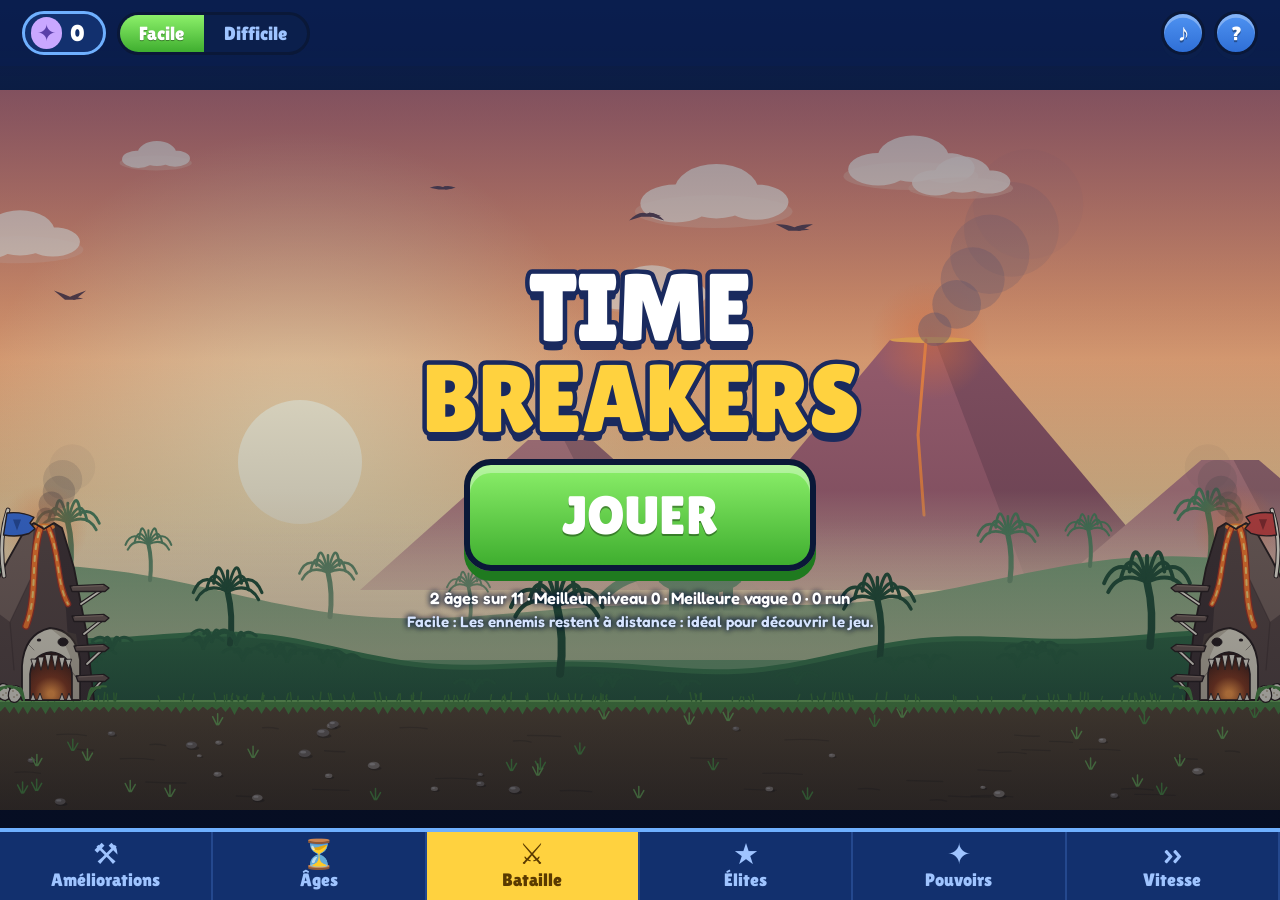
==== index.html @ d21cd7dd "maj ulti" ====
<!doctype html>
<html lang="fr">
<head>
  <meta charset="utf-8">
  <meta name="viewport" content="width=device-width, initial-scale=1, viewport-fit=cover">
  <title>Timebreakers</title>
  <!-- Application installable (téléphone, tablette, ordinateur) : voir manifest.webmanifest et sw.js -->
  <link rel="manifest" href="manifest.webmanifest">
  <meta name="theme-color" content="#0b1f4c">
  <meta name="mobile-web-app-capable" content="yes">
  <meta name="apple-mobile-web-app-capable" content="yes">
  <meta name="apple-mobile-web-app-status-bar-style" content="black-translucent">
  <meta name="apple-mobile-web-app-title" content="Timebreakers">
  <link rel="apple-touch-icon" href="icones/icone-180.png">
  <link rel="icon" type="image/png" href="icones/icone-192.png">
  <!-- Polices embarquées (dossier polices/) : le jeu s'affiche pareil sans connexion -->
  <link rel="stylesheet" href="polices/polices.css">
  <link rel="stylesheet" href="style.css">
</head>
<body class="in-menu">
  <!-- Le champ de bataille remplit l'écran ; le bandeau, les commandes et le pouvoir sont posés dessus. -->
  <div id="app">
    <div id="stage">
      <canvas id="canvas"></canvas>

      <header id="hud">
        <div class="hud-l">
          <div id="hud-level" class="tb-title">—</div>
          <div id="hud-enemy" class="tb-sub"></div>
          <div id="hud-track" class="track"></div>
          <div id="relics"></div>
        </div>
        <div class="hud-c">
          <div class="pill gold" title="Or"><i>●</i><span id="hud-gold">0</span></div>
          <div class="xp" title="Expérience">
            <div class="bar"><div id="hud-xp-fill"></div><span id="hud-xp-text"></span></div>
            <button id="btn-evolve" title="Raccourci : V" disabled>Évoluer</button>
          </div>
          <span id="hud-age" hidden></span>
        </div>
        <div class="hud-r">
          <div class="pill pp"><i>✦</i><span id="hud-pp">0</span></div>
          <div class="pill time"><span id="hud-time">0:00</span></div>
          <button id="btn-speed" class="round" title="Vitesse du jeu">×1</button>
          <button id="btn-pause" class="round" title="Pause (touche P)">Ⅱ</button>
          <button id="btn-quit" class="round quit" title="Abandonner la run">✕</button>
        </div>
      </header>

      <div id="toast"></div>
      <button id="btn-special" class="special" title="Pouvoir (Espace)"></button>

      <!-- Commandes : tout tient dans la bande de sol, rien ne recouvre le terrain.
           unités · file d'entraînement · emplacements de tourelles · tourelles à acheter -->
      <div id="dock">
        <div id="unit-buttons" class="btn-row"></div>
        <div id="queue" title="File d'entraînement"></div>
        <div id="slots" class="btn-row" title="Emplacements de tourelles"></div>
        <div id="turret-buttons" class="btn-row"></div>
      </div>

      <button id="pause-veil" title="Reprendre"><span>PAUSE<small>Touche l'écran pour reprendre</small></span></button>
      <button id="pause-son" title="Couper ou remettre la musique">♪ Musique</button>
    </div>
  </div>

  <div id="rotate"><div><i>📱</i>Tourne ton téléphone<small>Le jeu se joue à l'horizontale.</small></div></div>
  <div id="overlay" class="hidden"><div id="overlay-card"></div></div>

  <script src="js/version.js"></script>
  <script src="js/config.js"></script>
  <script src="js/meta.js"></script>
  <script src="js/battle.js"></script>
  <script src="js/render.js"></script>
  <script src="js/art.js"></script>
  <script src="js/art/jurassique.js"></script>
  <script src="js/art/antiquite.js"></script>
  <script src="js/art/medieval.js"></script>
  <script src="js/art/renaissance.js"></script>
  <script src="js/art/vapeur.js"></script>
  <script src="js/art/moderne.js"></script>
  <script src="js/art/heros.js"></script>
  <script src="js/art/postapo.js"></script>
  <script src="js/art/futur.js"></script>
  <script src="js/art/alien.js"></script>
  <script src="js/art/assaut.js"></script>
  <script src="js/musique.js"></script>
  <script src="js/sons.js"></script>
  <script src="js/effets.js"></script>
  <script src="js/pouvoirs.js"></script>
  <script src="js/ui.js"></script>
  <script src="js/main.js"></script>
  <script>
    // Hors ligne et installation : seulement sur une vraie adresse (https, ou localhost pour les essais).
    if ('serviceWorker' in navigator && (location.protocol === 'https:' || location.hostname === 'localhost')) {
      window.addEventListener('load', () => navigator.serviceWorker.register('sw.js').catch(() => {}));
    }
  </script>
</body>
</html>
---- polices/polices.css ----
/* Polices du jeu, embarquées pour fonctionner hors ligne (Google Fonts, licence OFL). */
@font-face { font-family: 'Fredoka'; font-style: normal; font-weight: 500; font-display: swap; src: url(fredoka-500-latin-ext.woff2) format('woff2'); unicode-range: U+0100-02BA, U+02BD-02C5, U+02C7-02CC, U+02CE-02D7, U+02DD-02FF, U+0304, U+0308, U+0329, U+1D00-1DBF, U+1E00-1E9F, U+1EF2-1EFF, U+2020, U+20A0-20AB, U+20AD-20C4, U+2113, U+2C60-2C7F, U+A720-A7FF; }
@font-face { font-family: 'Fredoka'; font-style: normal; font-weight: 500; font-display: swap; src: url(fredoka-500-latin.woff2) format('woff2'); unicode-range: U+0000-00FF, U+0131, U+0152-0153, U+02BB-02BC, U+02C6, U+02DA, U+02DC, U+0304, U+0308, U+0329, U+2000-206F, U+20AC, U+2122, U+2191, U+2193, U+2212, U+2215, U+FEFF, U+FFFD; }
@font-face { font-family: 'Fredoka'; font-style: normal; font-weight: 600; font-display: swap; src: url(fredoka-600-latin-ext.woff2) format('woff2'); unicode-range: U+0100-02BA, U+02BD-02C5, U+02C7-02CC, U+02CE-02D7, U+02DD-02FF, U+0304, U+0308, U+0329, U+1D00-1DBF, U+1E00-1E9F, U+1EF2-1EFF, U+2020, U+20A0-20AB, U+20AD-20C4, U+2113, U+2C60-2C7F, U+A720-A7FF; }
@font-face { font-family: 'Fredoka'; font-style: normal; font-weight: 600; font-display: swap; src: url(fredoka-600-latin.woff2) format('woff2'); unicode-range: U+0000-00FF, U+0131, U+0152-0153, U+02BB-02BC, U+02C6, U+02DA, U+02DC, U+0304, U+0308, U+0329, U+2000-206F, U+20AC, U+2122, U+2191, U+2193, U+2212, U+2215, U+FEFF, U+FFFD; }
@font-face { font-family: 'Fredoka'; font-style: normal; font-weight: 700; font-display: swap; src: url(fredoka-700-latin-ext.woff2) format('woff2'); unicode-range: U+0100-02BA, U+02BD-02C5, U+02C7-02CC, U+02CE-02D7, U+02DD-02FF, U+0304, U+0308, U+0329, U+1D00-1DBF, U+1E00-1E9F, U+1EF2-1EFF, U+2020, U+20A0-20AB, U+20AD-20C4, U+2113, U+2C60-2C7F, U+A720-A7FF; }
@font-face { font-family: 'Fredoka'; font-style: normal; font-weight: 700; font-display: swap; src: url(fredoka-700-latin.woff2) format('woff2'); unicode-range: U+0000-00FF, U+0131, U+0152-0153, U+02BB-02BC, U+02C6, U+02DA, U+02DC, U+0304, U+0308, U+0329, U+2000-206F, U+20AC, U+2122, U+2191, U+2193, U+2212, U+2215, U+FEFF, U+FFFD; }
@font-face { font-family: 'Lilita One'; font-style: normal; font-weight: 400; font-display: swap; src: url(lilitaone-400-latin-ext.woff2) format('woff2'); unicode-range: U+0100-02BA, U+02BD-02C5, U+02C7-02CC, U+02CE-02D7, U+02DD-02FF, U+0304, U+0308, U+0329, U+1D00-1DBF, U+1E00-1E9F, U+1EF2-1EFF, U+2020, U+20A0-20AB, U+20AD-20C4, U+2113, U+2C60-2C7F, U+A720-A7FF; }
@font-face { font-family: 'Lilita One'; font-style: normal; font-weight: 400; font-display: swap; src: url(lilitaone-400-latin.woff2) format('woff2'); unicode-range: U+0000-00FF, U+0131, U+0152-0153, U+02BB-02BC, U+02C6, U+02DA, U+02DC, U+0304, U+0308, U+0329, U+2000-206F, U+20AC, U+2122, U+2191, U+2193, U+2212, U+2215, U+FEFF, U+FFFD; }
---- style.css ----
/* =========================================================================
   INTERFACE « ARCADE CARTOON » — pensée pour le téléphone tenu à l'horizontale.
   Le champ de bataille (#stage, 16:9) remplit l'écran ; tout ce qui est posé
   dessus est dimensionné en cqw (centièmes de la largeur du champ de bataille),
   donc l'interface garde les mêmes proportions sur téléphone, tablette et ordinateur.
   Les fenêtres (camp, victoire…) sont en dehors et se règlent en vw/vh.
   ========================================================================= */
:root {
  color-scheme: dark;
  --navy: #12306e; --navy-d: #0b1f4c; --blue: #2f6fd6; --sky: #6fb0ff; --ink: #0a1838;
  --yellow: #ffd23f; --yellow-d: #c9920f; --green: #5fd14a; --green-d: #1f7a1f; --red: #ff5a4a; --red-d: #8f1f16;
  --pp: #c9a7ff; --pp-d: #5a3fa8; --text: #ffffff; --muted: #a9c4f2; --gold: #ffd23f; --ok: #7be05a; --bad: #ff8a7a;
  --f-title: 'Lilita One', 'Arial Rounded MT Bold', 'Trebuchet MS', sans-serif;
  --f-text: Fredoka, 'Trebuchet MS', system-ui, sans-serif;
}
* { box-sizing: border-box; }
html, body { margin: 0; height: 100%; }
html { -webkit-text-size-adjust: 100%; }
body { background: #060d22; color: var(--text); font: 500 14px/1.35 var(--f-text); user-select: none; -webkit-user-select: none; -webkit-tap-highlight-color: transparent; overscroll-behavior: none; overflow: hidden; }
button { font: inherit; color: inherit; cursor: pointer; touch-action: manipulation; border: 0; background: none; padding: 0; }
button:disabled { cursor: not-allowed; }
.muted { color: var(--muted); } .good { color: var(--ok); } .warn { color: var(--bad); }

/* ------------------------------------------------ champ de bataille */
#app { position: fixed; inset: 0; display: grid; place-items: center; padding: env(safe-area-inset-top, 0px) env(safe-area-inset-right, 0px) env(safe-area-inset-bottom, 0px) env(safe-area-inset-left, 0px); }
#stage { position: relative; container-type: inline-size; aspect-ratio: 16 / 9; width: min(100%, calc((100vh - env(safe-area-inset-top, 0px) - env(safe-area-inset-bottom, 0px)) * 16 / 9)); width: min(100%, calc((100dvh - env(safe-area-inset-top, 0px) - env(safe-area-inset-bottom, 0px)) * 16 / 9)); max-width: 100%; overflow: hidden; background: #000; }
#canvas { width: 100%; height: 100%; display: block; }
body.in-menu #hud, body.in-menu #dock, body.in-menu #btn-special { display: none; }

/* bouton en relief : la brique de base de tout l'habillage */
.btn3d, .buy, .round, #btn-evolve, .special, #overlay-card button {
  font-family: var(--f-title); color: #fff; border: 0.28cqw solid var(--ink); border-radius: 1.2cqw;
  background: linear-gradient(#4f93f2, var(--blue)); box-shadow: 0 0.45cqw 0 var(--navy-d), inset 0 0.35cqw 0 rgba(255,255,255,0.3);
  text-shadow: 0 0.12cqw 0 rgba(0,0,0,0.35); transition: transform 0.05s;
}
.buy:active:not(:disabled), .round:active, .special:active, .slot-chip:active, #btn-evolve:active:not(:disabled), #overlay-card button:active:not(:disabled) { transform: translateY(0.3cqw); box-shadow: 0 0.15cqw 0 var(--navy-d); }

/* ------------------------------------------------ bandeau du haut */
/* Trois colonnes : les deux côtés ont toujours la même largeur, donc l'or qui grossit au centre
   ne pousse ni le titre ni les bonus choisis (à gauche). */
#hud { position: absolute; inset: 1cqw 1cqw auto; z-index: 3; display: grid; grid-template-columns: minmax(0, 1fr) auto minmax(0, 1fr); align-items: start; gap: 1cqw; pointer-events: none; }
#hud > * { pointer-events: auto; }
.hud-l { min-width: 0; }
.hud-r { justify-content: flex-end; }
.tb-title { font-family: var(--f-title); font-size: 2cqw; line-height: 1.1; -webkit-text-stroke: 0.45cqw var(--ink); paint-order: stroke fill; }
.tb-sub { font-size: 1.2cqw; font-weight: 600; text-shadow: 0 0 0.4cqw #000, 0 0 0.4cqw #000; margin-top: 0.2cqw; }
.track { display: none; }
#relics { display: flex; flex-wrap: wrap; gap: 0.4cqw; margin-top: 0.5cqw; }
.relic-chip { background: rgba(10,24,56,0.82); border: 0.18cqw solid var(--sky); border-radius: 9cqw; padding: 0.15cqw 0.8cqw; font-size: 1.1cqw; font-weight: 600; }
.relic-chip.elem { font-weight: 700; }
#relics .muted { display: none; }
.hud-c, .hud-r { display: flex; align-items: center; gap: 0.7cqw; }
.pill { display: flex; align-items: center; gap: 0.6cqw; background: var(--navy); border: 0.25cqw solid var(--sky); border-radius: 9cqw; padding: 0.3cqw 1.3cqw 0.3cqw 0.4cqw; font-family: var(--f-title); font-size: 1.7cqw; font-variant-numeric: tabular-nums; white-space: nowrap; }
.pill i { width: 2.4cqw; height: 2.4cqw; border-radius: 50%; display: grid; place-items: center; font-style: normal; font-size: 1.5cqw; }
.pill.gold i { background: radial-gradient(circle at 35% 30%, #fff3b0, var(--yellow) 55%, var(--yellow-d)); border: 0.18cqw solid #7a5200; color: #7a5200; }
.pill.gold { color: var(--yellow); min-width: 11.5cqw; } .pill.gold .income { font-size: 1.1cqw; opacity: 0.85; }
.pill.pp i { background: var(--pp); color: var(--pp-d); } .pill.pp { color: #e6d6ff; font-size: 1.4cqw; }
.pill.time { padding-left: 1.3cqw; font-size: 1.4cqw; } .pill.time .warn { color: var(--red); }
.xp { display: flex; align-items: center; gap: 0.6cqw; }
.bar { position: relative; width: 14cqw; height: 2.5cqw; background: var(--navy-d); border: 0.25cqw solid var(--sky); border-radius: 9cqw; overflow: hidden; }
#hud-xp-fill { height: 100%; width: 0; background: linear-gradient(#9ee6ff, #3fb0f2); transition: width 0.15s; }
#hud-xp-text { position: absolute; inset: 0; display: grid; place-items: center; font-size: 1.15cqw; font-weight: 700; text-shadow: 0 0 0.3cqw #000; }
#btn-evolve { font-size: 1.5cqw; padding: 0.35cqw 1.3cqw; }
#btn-evolve:disabled { opacity: 0.4; filter: grayscale(0.6); }
#btn-evolve:not(:disabled) { background: linear-gradient(#ffe36a, #f2a91f); color: #5a3a00; text-shadow: none; animation: pulse 0.8s infinite alternate; }
@keyframes pulse { from { box-shadow: 0 0.45cqw 0 #8f5a00, 0 0 0 0 rgba(255,210,63,0.7); } to { box-shadow: 0 0.45cqw 0 #8f5a00, 0 0 1.6cqw 0.6cqw rgba(255,210,63,0.75); } }
.round { width: 3.6cqw; height: 3.6cqw; border-radius: 50%; font-size: 1.35cqw; display: grid; place-items: center; padding: 0; }
.round.quit { background: linear-gradient(#ff8a7a, var(--red)); box-shadow: 0 0.45cqw 0 var(--red-d), inset 0 0.35cqw 0 rgba(255,255,255,0.3); }

#toast { position: absolute; left: 50%; top: 10cqw; transform: translateX(-50%); pointer-events: none; display: flex; flex-direction: column; align-items: center; gap: 0.6cqw; width: 80cqw; }
.toast-msg { background: var(--navy); border: 0.25cqw solid var(--sky); padding: 0.5cqw 1.8cqw; border-radius: 9cqw; font-weight: 600; font-size: 1.5cqw; animation: toast 2.4s forwards; text-align: center; }
.toast-msg.big { font-family: var(--f-title); font-size: 2.2cqw; color: var(--yellow); border-color: var(--yellow); }
@keyframes toast { 0% { opacity: 0; transform: translateY(-0.6cqw) scale(0.9); } 10%, 75% { opacity: 1; transform: none; } 100% { opacity: 0; } }

/* ------------------------------------------------ barre de commandes (sur la bande de sol) */
/* Tout tient dans la bande de sol, sous les pieds des unités : rien ne recouvre le terrain.
   Les cases sont petites et à moitié transparentes, pour laisser voir le décor derrière.
   De gauche à droite : unités · file d'entraînement · emplacements · tourelles à acheter. */
#dock { position: absolute; inset: auto 0.8cqw 0.6cqw; display: flex; align-items: flex-end; gap: 1.4cqw; pointer-events: none; }
#dock > * { pointer-events: auto; }
.btn-row { display: flex; gap: 0.5cqw; align-items: flex-end; }
/* une case d'achat : le dessin de l'unité ou de la tourelle, et son prix dessous */
.buy { position: relative; display: block; width: 6.8cqw; height: 7.4cqw; padding: 0; overflow: hidden; border-radius: 1.1cqw; background: rgba(47,111,214,0.5); box-shadow: 0 0.35cqw 0 rgba(11,31,76,0.75); }
.buy img { position: absolute; left: 0; top: 0.1cqw; width: 100%; height: 5.3cqw; object-fit: contain; pointer-events: none; filter: drop-shadow(0 0.2cqw 0 rgba(10,24,56,0.55)); }
.buy .cost { position: absolute; left: 0; right: 0; bottom: 0; height: 1.9cqw; display: grid; place-items: center; background: rgba(10,24,56,0.88); color: var(--yellow); font-size: 1.35cqw; line-height: 1; white-space: nowrap; }
.buy .star { position: absolute; top: 0.15cqw; right: 0.4cqw; font-style: normal; font-size: 1.4cqw; color: var(--yellow); -webkit-text-stroke: 0.3cqw var(--ink); paint-order: stroke fill; }
.buy.cant { background: rgba(58,68,96,0.5); }
.buy.cant img { filter: grayscale(1) brightness(0.75); }
.buy.cant .cost { color: #ffb0a6; }
.buy:disabled { opacity: 0.5; }
#turret-buttons .buy { background: rgba(122,94,214,0.5); }
#turret-buttons .buy.cant { background: rgba(58,68,96,0.5); }
.buy.elite { background: rgba(255,190,63,0.5); }
.buy.locked { background: rgba(58,68,96,0.5); }
.buy.locked img { filter: grayscale(1) brightness(0.6); }
.buy.locked .cost { color: var(--pp); font-size: 1.05cqw; }
/* file d'entraînement : cinq pastilles, la première se remplit de bas en haut */
#queue { display: flex; gap: 0.3cqw; padding-bottom: 0.5cqw; }
.q-slot { position: relative; width: 3cqw; height: 3cqw; border-radius: 50%; overflow: hidden; border: 0.2cqw solid rgba(10,24,56,0.55); background: rgba(10,24,56,0.3); }
.q-slot.on { border-color: var(--ink); background: rgba(10,24,56,0.75); }
.q-slot .fill { position: absolute; left: 0; right: 0; bottom: 0; height: 0; background: var(--green); opacity: 0.9; }
.q-slot img { position: absolute; inset: 0; width: 100%; height: 100%; object-fit: contain; }
/* emplacements de tourelles : une case par emplacement, « + » pour en acheter un */
#slots { margin-left: auto; }
.slot-chip { position: relative; width: 5.4cqw; height: 5.4cqw; padding: 0; overflow: hidden; display: grid; place-items: center; align-content: center; font-family: var(--f-title); color: #fff; line-height: 1.05; text-align: center; border: 0.25cqw solid var(--ink); border-radius: 1cqw; background: rgba(122,94,214,0.5); box-shadow: 0 0.3cqw 0 rgba(11,31,76,0.75); }
.slot-chip.empty { border-style: dashed; border-color: rgba(255,255,255,0.75); background: rgba(10,24,56,0.3); box-shadow: none; }
.slot-chip.full img { width: 100%; height: 100%; object-fit: contain; pointer-events: none; }
.slot-chip.full i { position: absolute; top: 0; right: 0; width: 1.9cqw; height: 1.9cqw; background: var(--red); border-bottom-left-radius: 0.8cqw; font-style: normal; font-size: 1.4cqw; line-height: 1.8cqw; }
.slot-chip.armed { background: linear-gradient(#ff8a7a, var(--red)); font-size: 1.1cqw; }
.slot-chip.armed b { display: block; font-weight: 400; font-size: 1.3cqw; color: #fff3b0; }
.slot-chip.add { background: rgba(63,174,47,0.6); }
.slot-chip.add b { font-weight: 400; font-size: 2.4cqw; line-height: 0.9; }
.slot-chip.add span { font-size: 1.2cqw; color: var(--yellow); }
.slot-chip.add.cant { background: rgba(58,68,96,0.5); }
.slot-chip.add.cant span { color: #ffb0a6; }
/* pouvoir : gros bouton rond en haut à droite, sous le bandeau (il ne cache plus la vie de la base adverse).
   Pendant la recharge, il se remplit de bas en haut. */
.special { position: absolute; right: 1cqw; top: 6.4cqw; width: 9cqw; height: 9cqw; border-radius: 50%; padding: 0.6cqw; font-size: 1.1cqw; line-height: 1.05; display: grid; place-items: center; text-align: center; background: #39435e; box-shadow: 0 0.5cqw 0 #232b3e, inset 0 0.35cqw 0 rgba(255,255,255,0.2); overflow: hidden; }
.special.ready { background: radial-gradient(circle at 40% 30%, #e6d6ff, #9a6cf2 55%, #5a3fa8); box-shadow: 0 0.5cqw 0 #2f1f6a, 0 0 2cqw 0.6cqw rgba(201,167,255,0.7); animation: bump 0.9s infinite alternate; }
.special span { position: relative; }
.special b { font-size: 2cqw; display: block; }
.special .cdfill { position: absolute; left: 0; right: 0; bottom: 0; height: 0; background: linear-gradient(#a98cf2, #6a4fd0); border-top: 0.25cqw solid #e6d6ff; }
.special.ready .cdfill { display: none; }
@keyframes bump { to { transform: scale(1.06); } }
/* pause : un voile sur le terrain et les commandes ; le bandeau du haut reste utilisable */
#pause-veil { display: none; position: absolute; inset: 0; z-index: 2; background: rgba(6,13,34,0.55); font-family: var(--f-title); color: #fff; font-size: 7cqw; line-height: 1.1; }
#pause-veil span { -webkit-text-stroke: 0.9cqw var(--ink); paint-order: stroke fill; }
#pause-veil small { display: block; font-family: var(--f-text); font-weight: 600; font-size: 1.7cqw; -webkit-text-stroke: 0; text-shadow: 0 0 0.5cqw #000; }
body.paused:not(.in-menu) #pause-veil { display: grid; place-items: center; }
/* bouton de musique pendant la pause (il est posé sur le voile, pas dedans) */
#pause-son { display: none; position: absolute; left: 50%; bottom: 14cqw; transform: translateX(-50%); z-index: 4; font-family: var(--f-title); font-size: 1.9cqw; color: #fff; padding: 0.7cqw 2.4cqw; border: 0.28cqw solid var(--ink); border-radius: 9cqw;
  background: linear-gradient(#6a7ea8, #44598a); box-shadow: 0 0.45cqw 0 var(--navy-d); text-shadow: 0 0.12cqw 0 rgba(0,0,0,0.35); }
body.paused:not(.in-menu) #pause-son { display: block; }

/* ------------------------------------------------ fenêtres */
#overlay { position: fixed; inset: 0; background: rgba(6,13,34,0.72); display: grid; place-items: center; padding: max(10px, env(safe-area-inset-top, 0px)) max(10px, env(safe-area-inset-right, 0px)) max(10px, env(safe-area-inset-bottom, 0px)) max(10px, env(safe-area-inset-left, 0px)); z-index: 10; --u: clamp(5.4px, 1.05vw, 11px); }
#overlay.hidden { display: none; }
#overlay.is-camp { background: linear-gradient(rgba(18,48,110,0.55), rgba(18,48,110,0.15) 40%, rgba(6,13,34,0.5)); padding: 0; }
#overlay-card { width: min(820px, 100%); max-height: 100%; overflow: auto; background: linear-gradient(#2a5fc4, #1a3f96); border: calc(var(--u) * 0.45) solid var(--ink); border-radius: calc(var(--u) * 2.4); padding: calc(var(--u) * 2) calc(var(--u) * 2.4); box-shadow: 0 calc(var(--u) * 0.9) 0 var(--navy-d), 0 20px 60px rgba(0,0,0,0.6); font-size: calc(var(--u) * 1.5); }
#overlay-card h1, #overlay-card h2 { font-family: var(--f-title); font-weight: 400; margin: 0 0 calc(var(--u) * 0.6); font-size: calc(var(--u) * 3.2); color: var(--yellow); -webkit-text-stroke: calc(var(--u) * 0.5) var(--ink); paint-order: stroke fill; text-wrap: balance; }
#overlay-card h3 { font-family: var(--f-title); font-weight: 400; margin: calc(var(--u) * 1.6) 0 calc(var(--u) * 0.8); font-size: calc(var(--u) * 1.9); }
#overlay-card h3 small { font-family: var(--f-text); font-size: calc(var(--u) * 1.3); }
#overlay-card p { margin: calc(var(--u) * 0.6) 0; }
.sub { color: var(--muted); margin-top: 0; }
#overlay-card button { font-size: calc(var(--u) * 1.7); padding: calc(var(--u) * 0.7) calc(var(--u) * 1.8); border-width: calc(var(--u) * 0.32); border-radius: calc(var(--u) * 1.2); box-shadow: 0 calc(var(--u) * 0.5) 0 var(--navy-d), inset 0 calc(var(--u) * 0.35) 0 rgba(255,255,255,0.3); min-height: calc(var(--u) * 4); }
#overlay-card button:disabled { background: linear-gradient(#6a7692, #4a556e); box-shadow: 0 calc(var(--u) * 0.5) 0 #232b3e; opacity: 0.75; }
#overlay-card button.primary { background: linear-gradient(#8cf06a, #3fae2f); box-shadow: 0 calc(var(--u) * 0.6) 0 var(--green-d), inset 0 calc(var(--u) * 0.4) 0 rgba(255,255,255,0.35); font-size: calc(var(--u) * 2.2); padding: calc(var(--u) * 0.9) calc(var(--u) * 3); }
#overlay-card button.danger { background: linear-gradient(#ff8a7a, var(--red)); box-shadow: 0 calc(var(--u) * 0.5) 0 var(--red-d); }
.actions { display: flex; gap: calc(var(--u) * 1); justify-content: flex-end; margin-top: calc(var(--u) * 1.8); flex-wrap: wrap; }
.breakdown { width: 100%; border-collapse: collapse; }
.breakdown td { padding: calc(var(--u) * 0.45) 0; border-bottom: 2px solid rgba(255,255,255,0.14); }
.breakdown td:last-child { text-align: right; font-variant-numeric: tabular-nums; font-family: var(--f-title); }
.breakdown tr.total td { border-bottom: none; color: #e6d6ff; font-size: calc(var(--u) * 2); font-family: var(--f-title); }
.next-box { margin-top: calc(var(--u) * 1.2); padding: calc(var(--u) * 0.8) calc(var(--u) * 1.2); border-radius: calc(var(--u) * 1.2); background: var(--navy-d); }
.cards { display: grid; grid-template-columns: repeat(3, 1fr); gap: calc(var(--u) * 1.2); }
#overlay-card button.card { font-family: var(--f-text); text-align: center; display: flex; flex-direction: column; align-items: center; gap: calc(var(--u) * 0.4); padding: calc(var(--u) * 1.2); background: linear-gradient(#fff7dc, #ffe2a0); color: #4a3200; text-shadow: none; box-shadow: 0 calc(var(--u) * 0.6) 0 #a8741f, inset 0 calc(var(--u) * 0.4) 0 rgba(255,255,255,0.7); }
.card .icon { font-size: calc(var(--u) * 3.6); line-height: 1; } .card .name { font-family: var(--f-title); font-size: calc(var(--u) * 1.8); } .card .desc { font-size: calc(var(--u) * 1.35); font-weight: 500; }
#overlay-card button.card.elem { border-width: calc(var(--u) * 0.5); }
.choice-grid { display: grid; grid-template-columns: 1fr 1fr; gap: calc(var(--u) * 1.2); }
.choice { border-radius: calc(var(--u) * 1.4); padding: calc(var(--u) * 1.4); background: var(--navy-d); display: flex; flex-direction: column; gap: calc(var(--u) * 0.4); }
.choice .big { font-family: var(--f-title); font-size: calc(var(--u) * 3); }
/* fenêtre de retraite : les deux boutons ont le même poids */
#overlay-card .choice button { margin-top: auto; width: 100%; font-size: calc(var(--u) * 2.2); padding: calc(var(--u) * 0.9) calc(var(--u) * 2); }
#overlay-card button.alt { background: linear-gradient(#ffe36a, #f2a91f); color: #5a3a00; text-shadow: none; box-shadow: 0 calc(var(--u) * 0.6) 0 #8f5a00, inset 0 calc(var(--u) * 0.4) 0 rgba(255,255,255,0.45); }
.rules { color: #d6e4ff; padding-left: calc(var(--u) * 2.2); margin: calc(var(--u) * 0.6) 0; }
.rules li { margin: calc(var(--u) * 0.4) 0; }
details.dev { margin-top: calc(var(--u) * 1.6); border: 2px dashed var(--sky); border-radius: calc(var(--u) * 1.2); padding: calc(var(--u) * 0.8) calc(var(--u) * 1.2); }
details.dev summary { cursor: pointer; color: var(--muted); }

/* ------------------------------------------------ camp (écran de départ à onglets) */
#overlay-card.camp-card { width: 100%; height: 100%; max-height: none; background: none; border: 0; border-radius: 0; box-shadow: none; padding: 0; display: flex; flex-direction: column; overflow: hidden; }
.camp-top { display: flex; justify-content: space-between; align-items: center; gap: calc(var(--u) * 1); padding: calc(var(--u) * 1) max(calc(var(--u) * 2), env(safe-area-inset-right, 0px)) calc(var(--u) * 1) max(calc(var(--u) * 2), env(safe-area-inset-left, 0px)); padding-top: max(calc(var(--u) * 1), env(safe-area-inset-top, 0px)); background: rgba(10,30,80,0.55); }
.cur { display: flex; align-items: center; gap: calc(var(--u) * 0.7); background: var(--navy); border: calc(var(--u) * 0.3) solid var(--sky); border-radius: 99px; padding: calc(var(--u) * 0.3) calc(var(--u) * 1.6) calc(var(--u) * 0.3) calc(var(--u) * 0.5); font-family: var(--f-title); font-size: calc(var(--u) * 2.1); font-variant-numeric: tabular-nums; white-space: nowrap; }
.cur i { width: calc(var(--u) * 2.9); height: calc(var(--u) * 2.9); border-radius: 50%; background: var(--pp); color: var(--pp-d); display: grid; place-items: center; font-style: normal; }
.camp-top .side { display: flex; align-items: center; gap: calc(var(--u) * 0.8); flex: 1; justify-content: flex-end; }
.camp-top .cur { margin-right: auto; }
.camp-top > :first-child { flex: 0 0 auto; }
/* choix de la difficulté (deux campagnes séparées) : au centre de la barre du haut, visible dans tous les onglets */
.seg { display: flex; border: calc(var(--u) * 0.3) solid var(--ink); border-radius: 99px; overflow: hidden; background: var(--navy-d); }
#overlay-card .camp-top .seg button { width: auto; min-height: 0; border: 0; border-radius: 0; box-shadow: none; background: none; color: #9fc4ff; text-shadow: none; font-size: calc(var(--u) * 1.7); padding: calc(var(--u) * 0.55) calc(var(--u) * 1.8); transform: none; }
#overlay-card .camp-top .seg button.on { background: linear-gradient(#8cf06a, #3fae2f); color: #fff; text-shadow: 0 1px 0 rgba(0,0,0,0.35); }
#overlay-card .camp-top .seg button.d-difficile.on { background: linear-gradient(#ff8a7a, var(--red)); }
/* écran très bas (téléphone dans un navigateur avec ses barres, vu sur une capture à 270 px de haut) :
   le titre passe sur une ligne et la description de la difficulté disparaît, pour que rien ne soit coupé */
@media (max-height: 340px) {
  .hero { gap: calc(var(--u) * 0.7); }
  .hero h1 br { display: none; }
  #overlay-card .hero h1 { font-size: clamp(20px, min(7vw, 15vh), 60px); -webkit-text-stroke-width: clamp(3px, 0.6vw, 6px); }
  #overlay-card .hero .play { font-size: clamp(18px, min(5vw, 10vh), 40px); }
  #overlay-card .hero .stats small { display: none; }
  .camp-body { padding-block: calc(var(--u) * 0.6); }
}
/* musique : bouton ♪ du camp (barré quand le son est coupé) et réglages dans l'aide */
#overlay-card .camp-top button.son { font-size: calc(var(--u) * 2.2); line-height: 1; }
#overlay-card .camp-top button.son.off { opacity: 0.55; text-decoration: line-through; filter: grayscale(0.7); }
.reglage-son { display: flex; flex-wrap: wrap; align-items: center; gap: calc(var(--u) * 1.2) calc(var(--u) * 2); background: var(--navy-d); border-radius: calc(var(--u) * 1.4); padding: calc(var(--u) * 1) calc(var(--u) * 1.4); }
.reglage-son label { font-family: var(--f-title); font-size: calc(var(--u) * 1.7); }
.reglage-son input[type="range"] { accent-color: var(--yellow); width: calc(var(--u) * 16); max-width: 100%; }
.reglage-son .seg { display: flex; flex-wrap: wrap; border: calc(var(--u) * 0.3) solid var(--ink); border-radius: 99px; overflow: hidden; background: var(--fond-seg, #081635); }
#overlay-card .reglage-son .seg button { width: auto; min-height: 0; border: 0; border-radius: 0; box-shadow: none; background: none; color: #9fc4ff; text-shadow: none; font-size: calc(var(--u) * 1.5); padding: calc(var(--u) * 0.5) calc(var(--u) * 1.5); transform: none; }
#overlay-card .reglage-son .seg button.on { background: var(--yellow); color: #5a3a00; }
.hero .stats small { display: block; font-size: 0.92em; color: #d6e4ff; margin-top: calc(var(--u) * 0.3); }
.tb-sub .hard { color: #fff; background: var(--red); border-radius: 9cqw; padding: 0 0.6cqw; text-shadow: none; }
#overlay-card .camp-top button { border-radius: 50%; width: calc(var(--u) * 4); padding: 0; }
.camp-body { flex: 1; min-height: 0; overflow: auto; padding: calc(var(--u) * 1.4) max(calc(var(--u) * 2), env(safe-area-inset-right, 0px)) calc(var(--u) * 1.4) max(calc(var(--u) * 2), env(safe-area-inset-left, 0px)); }
.camp-body.list { background: rgba(10,24,56,0.82); }
.camp-body.list > * { max-width: 900px; margin-left: auto; margin-right: auto; }
.camp-hint { color: #d6e4ff; margin: 0 auto calc(var(--u) * 1.2) !important; }
.hero { height: 100%; display: flex; flex-direction: column; align-items: center; justify-content: center; gap: calc(var(--u) * 1.4); text-align: center; position: relative; }
#overlay-card .hero h1 { font-size: clamp(30px, min(9.4vw, 16.5vh), 96px); line-height: 0.95; color: #fff; -webkit-text-stroke: clamp(4px, 0.9vw, 9px) #1a2a5e; text-shadow: 0 clamp(4px, 0.9vw, 9px) 0 #1a2a5e; margin: 0; }
.hero h1 em { font-style: normal; color: var(--yellow); }
#overlay-card .hero .play { font-size: clamp(22px, min(5.4vw, 10.5vh), 54px); padding: 0.25em 1.7em; border-radius: 0.5em; border-width: clamp(3px, 0.5vw, 6px); background: linear-gradient(#8cf06a, #3fae2f); box-shadow: 0 clamp(5px, 1vw, 10px) 0 var(--green-d), inset 0 clamp(4px, 0.8vw, 8px) 0 rgba(255,255,255,0.35); animation: bump 1s infinite alternate; }
.hero .stats { font-weight: 600; text-shadow: 0 0 6px #0a1838, 0 0 6px #0a1838; }
.hero .badge { position: absolute; right: 6%; top: 8%; font-family: var(--f-title); background: var(--red); border: calc(var(--u) * 0.4) solid #7a1a12; border-radius: calc(var(--u) * 1.6); padding: calc(var(--u) * 0.8) calc(var(--u) * 1.4); transform: rotate(6deg); font-size: calc(var(--u) * 1.8); line-height: 1.1; }
.tabs { display: flex; background: var(--navy); border-top: calc(var(--u) * 0.4) solid var(--sky); padding-bottom: env(safe-area-inset-bottom, 0px); }
#overlay-card .tabs button { flex: 1; border: 0; border-right: 2px solid #24488e; border-radius: 0; background: none; box-shadow: none; color: #9fc4ff; font-size: calc(var(--u) * 1.6); padding: calc(var(--u) * 0.7) 0 calc(var(--u) * 0.9); line-height: 1.1; min-height: 0; text-shadow: none; transform: none; }
.tabs button i { font-style: normal; display: block; font-size: calc(var(--u) * 2.6); }
#overlay-card .tabs button.on { background: var(--yellow); color: #5a3a00; }
.ages { display: grid; grid-template-columns: repeat(auto-fill, minmax(calc(var(--u) * 17), 1fr)); gap: calc(var(--u) * 1); }
.age-pill { border-radius: calc(var(--u) * 1.4); padding: calc(var(--u) * 1); background: var(--navy-d); border: calc(var(--u) * 0.3) solid #24488e; font-size: calc(var(--u) * 1.3); display: flex; flex-direction: column; gap: calc(var(--u) * 0.3); }
.age-pill .n { font-family: var(--f-title); font-size: calc(var(--u) * 1.8); }
.age-pill.on { border-color: var(--green); background: #173f5e; }
.age-pill.next { border-color: var(--yellow); }
.age-pill .pbar { height: calc(var(--u) * 0.9); background: #060d22; border-radius: 99px; overflow: hidden; }
.age-pill .pbar div { height: 100%; background: var(--pp); }
.upgrades { display: grid; grid-template-columns: repeat(2, 1fr); gap: calc(var(--u) * 1); }
.upgrade { display: flex; justify-content: space-between; align-items: center; gap: calc(var(--u) * 1); border-radius: calc(var(--u) * 1.4); padding: calc(var(--u) * 0.9) calc(var(--u) * 1.2); background: var(--navy-d); border: calc(var(--u) * 0.3) solid #24488e; }
.upgrade .name { font-family: var(--f-title); font-size: calc(var(--u) * 1.7); }
.upgrade .lvl { font-family: var(--f-text); color: var(--yellow); font-size: calc(var(--u) * 1.3); font-weight: 600; }
.upgrade .desc { color: #c4d6f6; font-size: calc(var(--u) * 1.3); }
.upgrade > button, .upgrade > span { white-space: nowrap; flex-shrink: 0; }
.elite-card { border-color: var(--yellow-d); } .elite-card .name { color: var(--yellow); }
/* pouvoirs ultimes : un titre par âge, quatre cartes, celle qui est équipée est cerclée de jaune */
.pouvoirs h3.pouvoir-age { grid-column: 1 / -1; margin: 0.8cqw 0 0; font-size: 1.5cqw; color: var(--yellow); }
.pouvoirs h3.pouvoir-age.verrou { opacity: 0.5; }
.pouvoir-carte.on { border-color: var(--yellow); }
.pouvoir-carte .genre { font-size: 0.62em; font-weight: 700; letter-spacing: 0.03em; text-transform: uppercase; padding: 0.1em 0.6em; border-radius: 99px; color: #0a1838; vertical-align: 0.15em; }
.genre.g-controle { background: #9fe3ff; } .genre.g-origine { background: #ffd23f; } .genre.g-frappe { background: #ff8a3c; } .genre.g-renfort { background: #8dff7a; }
.lvl-dots { display: flex; gap: calc(var(--u) * 0.3); margin-top: calc(var(--u) * 0.4); }
.lvl-dots i { width: calc(var(--u) * 1.5); height: calc(var(--u) * 0.7); border-radius: 99px; background: #24488e; } .lvl-dots i.on { background: var(--yellow); } .lvl-dots i.cap { background: #060d22; }

/* ------------------------------------------------ téléphone tenu debout : on demande de le tourner */
#rotate { display: none; }
@media (orientation: portrait) and (max-width: 700px) {
  #rotate { display: grid; position: fixed; inset: 0; z-index: 50; place-items: center; text-align: center; background: linear-gradient(#2f6fd6, #12306e); padding: 24px; font-family: var(--f-title); font-size: 26px; line-height: 1.2; }
  #rotate i { font-style: normal; font-size: 72px; display: block; animation: tilt 1.6s infinite alternate ease-in-out; }
  #rotate small { display: block; font-family: var(--f-text); font-size: 15px; color: #d6e4ff; margin-top: 8px; }
}
@keyframes tilt { from { transform: rotate(0); } to { transform: rotate(-90deg); } }
@media (max-width: 700px) { .upgrades, .choice-grid { grid-template-columns: 1fr; } }
@media (prefers-reduced-motion: reduce) { * { animation: none !important; } }
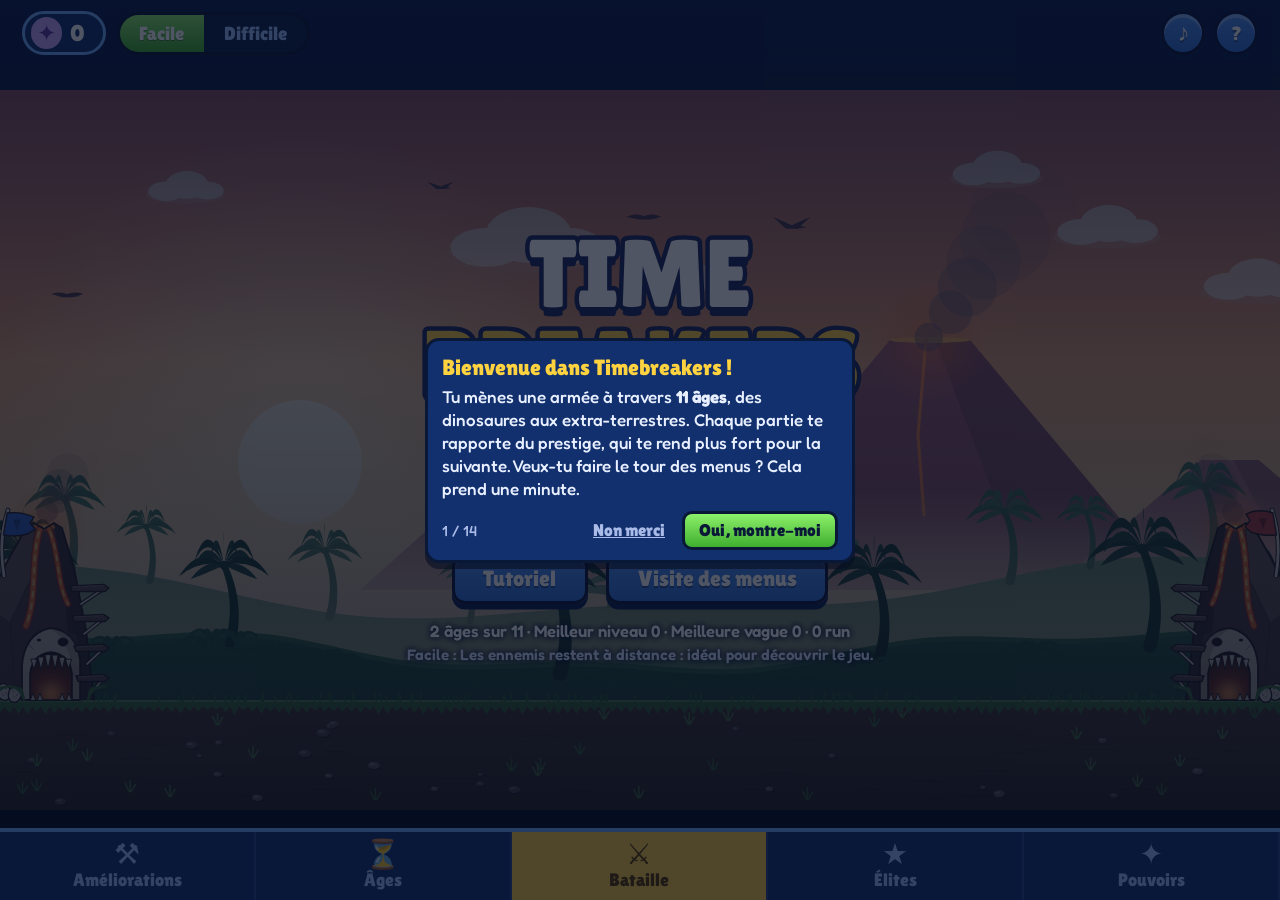
==== commit fe7b2510: "maj champion" ====
--- a/index.html
+++ b/index.html
@@ -88,7 +88,9 @@
   <script src="js/sons.js"></script>
   <script src="js/effets.js"></script>
   <script src="js/pouvoirs.js"></script>
+  <script src="js/champions.js"></script>
   <script src="js/ui.js"></script>
+  <script src="js/tuto.js"></script>
   <script src="js/main.js"></script>
   <script>
     // Hors ligne et installation : seulement sur une vraie adresse (https, ou localhost pour les essais).
--- a/style.css
+++ b/style.css
@@ -178,6 +178,10 @@
 /* choix de la difficulté (deux campagnes séparées) : au centre de la barre du haut, visible dans tous les onglets */
 .seg { display: flex; border: calc(var(--u) * 0.3) solid var(--ink); border-radius: 99px; overflow: hidden; background: var(--navy-d); }
 #overlay-card .camp-top .seg button { width: auto; min-height: 0; border: 0; border-radius: 0; box-shadow: none; background: none; color: #9fc4ff; text-shadow: none; font-size: calc(var(--u) * 1.7); padding: calc(var(--u) * 0.55) calc(var(--u) * 1.8); transform: none; }
+/* sous-catégories d'un onglet (Améliorations : Bonus / Vitesse) */
+.sous-onglets { width: max-content; margin: 0 auto calc(var(--u) * 1.2); }
+#overlay-card .sous-onglets button { width: auto; min-height: 0; border: 0; border-radius: 0; box-shadow: none; background: none; color: #9fc4ff; text-shadow: none; font-size: calc(var(--u) * 1.9); padding: calc(var(--u) * 0.6) calc(var(--u) * 2.6); transform: none; }
+#overlay-card .sous-onglets button.on { background: linear-gradient(#8cf06a, #3fae2f); color: #fff; text-shadow: 0 1px 0 rgba(0,0,0,0.35); }
 #overlay-card .camp-top .seg button.on { background: linear-gradient(#8cf06a, #3fae2f); color: #fff; text-shadow: 0 1px 0 rgba(0,0,0,0.35); }
 #overlay-card .camp-top .seg button.d-difficile.on { background: linear-gradient(#ff8a7a, var(--red)); }
 /* écran très bas (téléphone dans un navigateur avec ses barres, vu sur une capture à 270 px de haut) :
@@ -230,6 +234,26 @@
 .upgrade .desc { color: #c4d6f6; font-size: calc(var(--u) * 1.3); }
 .upgrade > button, .upgrade > span { white-space: nowrap; flex-shrink: 0; }
 .elite-card { border-color: var(--yellow-d); } .elite-card .name { color: var(--yellow); }
+/* tutoriel et visite guidée (js/tuto.js) : un cadre jaune autour de ce qu'on explique, le reste assombri, une bulle à côté */
+.hero .decouvrir { display: flex; gap: clamp(8px, 1.4vw, 18px); justify-content: center; flex-wrap: wrap; }
+#overlay-card .hero .decouvrir button { font-size: clamp(13px, min(2.2vw, 4.4vh), 22px); padding: 0.35em 1.3em; }
+#tuto { position: fixed; inset: 0; z-index: 40; pointer-events: none; font-family: var(--f-body, inherit); }
+#tuto[hidden] { display: none; }
+#tuto .tuto-bloc { position: absolute; inset: 0; pointer-events: auto; }
+#tuto.centre:not(.action) .tuto-bloc { background: rgba(6,13,34,0.7); }
+#tuto .tuto-cadre { position: absolute; border: 3px solid #ffd23f; border-radius: 12px; box-shadow: 0 0 0 9999px rgba(6,13,34,0.7); pointer-events: none; animation: tuto-pouls 1s infinite alternate; }
+#tuto.action .tuto-cadre { box-shadow: 0 0 0 9999px rgba(6,13,34,0.35), 0 0 18px 4px rgba(255,210,63,0.8); }
+@keyframes tuto-pouls { from { border-color: #ffd23f; } to { border-color: #fff; } }
+#tuto .tuto-bulle { position: absolute; pointer-events: auto; width: min(430px, calc(100vw - 16px)); background: #12306e; border: 3px solid #0a1838; border-radius: 14px; padding: 12px 14px 10px; color: #e8efff; box-shadow: 0 6px 0 rgba(6,13,34,0.6); font-size: clamp(13px, 1.9vh + 0.5vw, 17px); line-height: 1.35; }
+#tuto .tuto-bulle .t { display: block; font-family: var(--f-title); font-weight: 400; font-size: 1.3em; color: #ffd23f; margin-bottom: 4px; }
+#tuto .tuto-bulle p { margin: 0 0 10px; }
+#tuto .tuto-bas { display: flex; align-items: center; gap: 8px; }
+#tuto .tuto-bas .n { color: #a9bbe6; font-size: 0.85em; margin-right: auto; }
+#tuto .tuto-bas .b { display: flex; gap: 8px; }
+#tuto button { font: inherit; font-family: var(--f-title); cursor: pointer; border: 3px solid #0a1838; border-radius: 10px; padding: 5px 14px; color: #0a1838; background: #cfd8ea; }
+#tuto button.ok { background: linear-gradient(#8cf06a, #3fae2f); }
+#tuto button.discret { background: transparent; border-color: transparent; color: #a9bbe6; text-decoration: underline; padding: 5px 6px; }
+#tuto.action .tuto-bas::after { content: '👆 à toi'; color: #ffd23f; font-family: var(--f-title); }
 /* pouvoirs ultimes : un titre par âge, quatre cartes, celle qui est équipée est cerclée de jaune */
 .pouvoirs h3.pouvoir-age { grid-column: 1 / -1; margin: 0.8cqw 0 0; font-size: 1.5cqw; color: var(--yellow); }
 .pouvoirs h3.pouvoir-age.verrou { opacity: 0.5; }
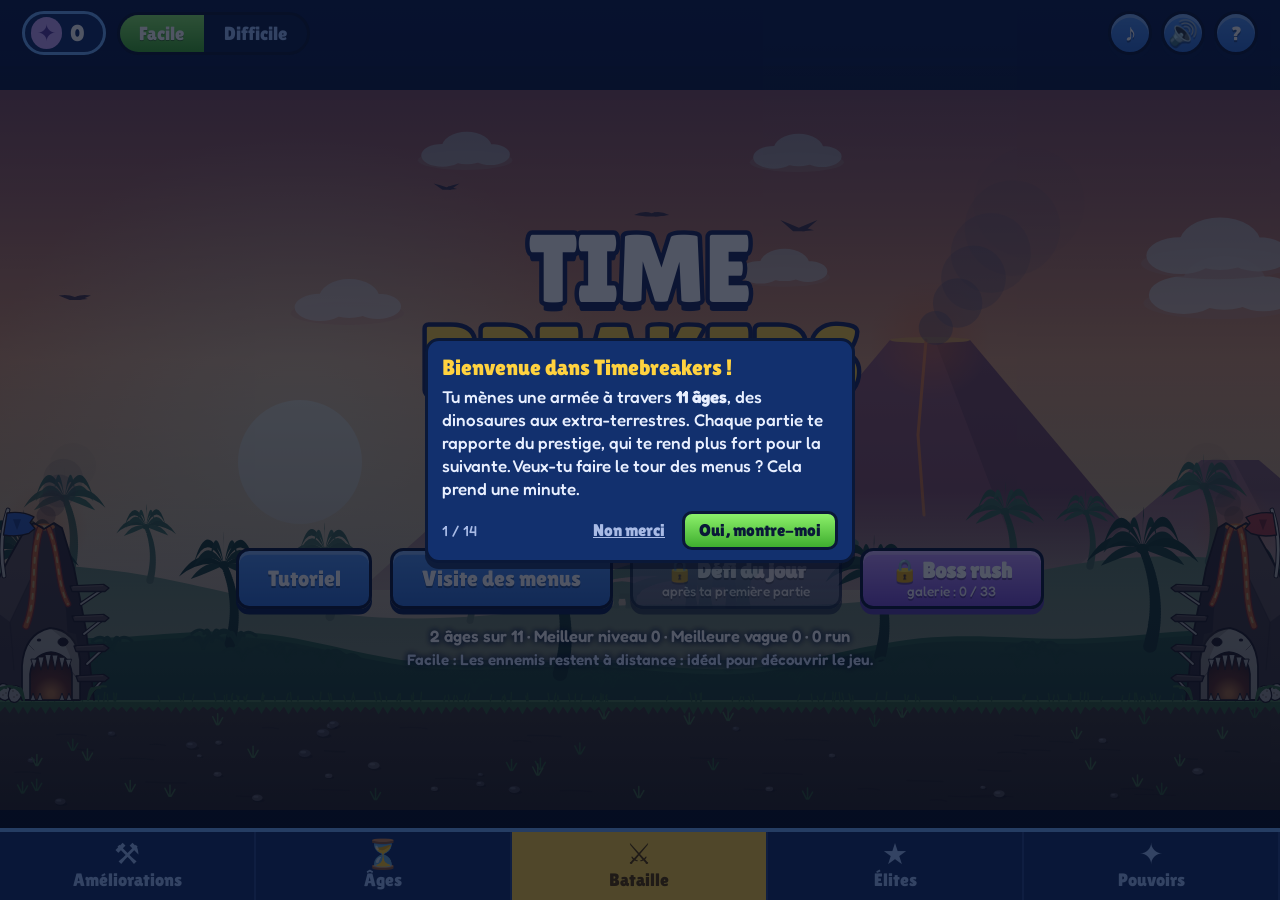
==== commit 30c76ad1: "Boss rush, défi du jour, bouton des sons, niveau 10 rééquilibré (v28) - Boss rush : un champion déjà" ====
--- a/index.html
+++ b/index.html
@@ -61,6 +61,7 @@
 
       <button id="pause-veil" title="Reprendre"><span>PAUSE<small>Touche l'écran pour reprendre</small></span></button>
       <button id="pause-son" title="Couper ou remettre la musique">♪ Musique</button>
+      <button id="pause-fx" title="Couper ou remettre les effets sonores">🔊 Sons</button>
     </div>
   </div>
 
@@ -89,6 +90,7 @@
   <script src="js/effets.js"></script>
   <script src="js/pouvoirs.js"></script>
   <script src="js/champions.js"></script>
+  <script src="js/modes.js"></script>
   <script src="js/ui.js"></script>
   <script src="js/tuto.js"></script>
   <script src="js/main.js"></script>
--- a/style.css
+++ b/style.css
@@ -128,9 +128,10 @@
 #pause-veil small { display: block; font-family: var(--f-text); font-weight: 600; font-size: 1.7cqw; -webkit-text-stroke: 0; text-shadow: 0 0 0.5cqw #000; }
 body.paused:not(.in-menu) #pause-veil { display: grid; place-items: center; }
 /* bouton de musique pendant la pause (il est posé sur le voile, pas dedans) */
-#pause-son { display: none; position: absolute; left: 50%; bottom: 14cqw; transform: translateX(-50%); z-index: 4; font-family: var(--f-title); font-size: 1.9cqw; color: #fff; padding: 0.7cqw 2.4cqw; border: 0.28cqw solid var(--ink); border-radius: 9cqw;
+#pause-son, #pause-fx { display: none; position: absolute; left: 50%; bottom: 14cqw; transform: translateX(calc(-100% - 0.8cqw)); z-index: 4; font-family: var(--f-title); font-size: 1.9cqw; color: #fff; padding: 0.7cqw 2.4cqw; border: 0.28cqw solid var(--ink); border-radius: 9cqw;
   background: linear-gradient(#6a7ea8, #44598a); box-shadow: 0 0.45cqw 0 var(--navy-d); text-shadow: 0 0.12cqw 0 rgba(0,0,0,0.35); }
-body.paused:not(.in-menu) #pause-son { display: block; }
+#pause-fx { transform: translateX(0.8cqw); }
+body.paused:not(.in-menu) #pause-son, body.paused:not(.in-menu) #pause-fx { display: block; }
 
 /* ------------------------------------------------ fenêtres */
 #overlay { position: fixed; inset: 0; background: rgba(6,13,34,0.72); display: grid; place-items: center; padding: max(10px, env(safe-area-inset-top, 0px)) max(10px, env(safe-area-inset-right, 0px)) max(10px, env(safe-area-inset-bottom, 0px)) max(10px, env(safe-area-inset-left, 0px)); z-index: 10; --u: clamp(5.4px, 1.05vw, 11px); }
@@ -237,6 +238,36 @@
 /* tutoriel et visite guidée (js/tuto.js) : un cadre jaune autour de ce qu'on explique, le reste assombri, une bulle à côté */
 .hero .decouvrir { display: flex; gap: clamp(8px, 1.4vw, 18px); justify-content: center; flex-wrap: wrap; }
 #overlay-card .hero .decouvrir button { font-size: clamp(13px, min(2.2vw, 4.4vh), 22px); padding: 0.35em 1.3em; }
+/* boss rush et défi du jour (js/modes.js) : deux boutons sur l'accueil, puis un panneau chacun */
+#overlay-card .hero .mode-btn { display: flex; flex-direction: column; align-items: center; justify-content: center; line-height: 1.05; padding: 0.2em 1.1em; }
+@media (max-height: 520px) { #overlay-card .hero .mode-btn small { display: none; } }
+#overlay-card .hero .mode-btn small { font-family: var(--f-text, inherit); font-size: 0.62em; opacity: 0.9; margin-top: 0.15em; }
+#overlay-card .hero .mode-btn.defi { background: linear-gradient(#ffcf5a, #e8901c); box-shadow: 0 calc(var(--u) * 0.5) 0 #8a4f0a, inset 0 calc(var(--u) * 0.35) 0 rgba(255,255,255,0.35); }
+#overlay-card .hero .mode-btn.rush { background: linear-gradient(#c79bff, #7a4fd6); box-shadow: 0 calc(var(--u) * 0.5) 0 var(--pp-d), inset 0 calc(var(--u) * 0.35) 0 rgba(255,255,255,0.3); }
+#overlay-card .hero .mode-btn:disabled { background: linear-gradient(#6a7692, #4a556e); box-shadow: 0 calc(var(--u) * 0.5) 0 #232b3e; }
+.mode-panneau h2 { text-align: center; }
+.mode-nom { text-align: center; font-family: var(--f-title); font-size: calc(var(--u) * 2.2); color: var(--yellow); }
+.mode-record { background: var(--navy-d); border-radius: calc(var(--u) * 1.2); padding: calc(var(--u) * 0.8) calc(var(--u) * 1.2); text-align: center; }
+.mode-panneau .actions { justify-content: center; }
+.defi-grille { display: grid; grid-template-columns: repeat(2, 1fr); gap: calc(var(--u) * 1); }
+.defi-grille > div { display: flex; flex-direction: column; gap: calc(var(--u) * 0.2); background: var(--navy-d); border: calc(var(--u) * 0.3) solid #24488e; border-radius: calc(var(--u) * 1.4); padding: calc(var(--u) * 0.9) calc(var(--u) * 1.2); }
+.defi-grille b { font-family: var(--f-title); font-weight: 400; font-size: calc(var(--u) * 1.9); }
+.defi-grille small { color: #c4d6f6; font-size: calc(var(--u) * 1.3); }
+.defi-etapes { margin: calc(var(--u) * 1) 0; }
+.galerie { display: grid; grid-template-columns: repeat(auto-fill, minmax(calc(var(--u) * 26), 1fr)); gap: calc(var(--u) * 1); }
+.champ-age h4 { margin: 0 0 calc(var(--u) * 0.4); font-family: var(--f-title); font-weight: 400; font-size: calc(var(--u) * 1.6); color: #d6e4ff; }
+.champ-ligne { display: grid; grid-template-columns: repeat(3, 1fr); gap: calc(var(--u) * 0.6); }
+.champ-carte { position: relative; display: flex; flex-direction: column; align-items: center; background: var(--navy-d); border: calc(var(--u) * 0.3) solid #24488e; border-radius: calc(var(--u) * 1); padding: calc(var(--u) * 0.5); text-align: center; }
+.champ-carte img { width: 100%; max-width: calc(var(--u) * 8); aspect-ratio: 1; }
+.champ-carte .nom { font-size: calc(var(--u) * 1.1); line-height: 1.1; min-height: 2.2em; }
+.med { display: inline-grid; place-items: center; width: 1.5em; height: 1.5em; border-radius: 50%; font-style: normal; font-size: 0.85em; line-height: 1; color: #fff; border: 2px solid var(--ink); vertical-align: middle; text-shadow: 0 1px 0 rgba(0,0,0,0.4); }
+.med.m1 { background: linear-gradient(#e0a06a, #a8622c); } .med.m2 { background: linear-gradient(#f2f6fb, #9aa8bc); color: #4a5568; text-shadow: none; } .med.m3 { background: linear-gradient(#ffe066, #e0a010); color: #6a4300; text-shadow: none; }
+.champ-carte .med { position: absolute; top: calc(var(--u) * 0.3); right: calc(var(--u) * 0.3); font-size: calc(var(--u) * 1.2); }
+.legende { display: block; color: #c4d6f6; margin-top: calc(var(--u) * 0.3); }
+.legende .med { margin: 0 0.2em 0 0.8em; } .legende .med:first-child { margin-left: 0; }
+.champ-carte.inconnu img { filter: brightness(0); opacity: 0.45; }
+.champ-carte.inconnu .nom { color: #7f95c4; }
+@media (max-width: 560px) { .defi-grille { grid-template-columns: 1fr; } }
 #tuto { position: fixed; inset: 0; z-index: 40; pointer-events: none; font-family: var(--f-body, inherit); }
 #tuto[hidden] { display: none; }
 #tuto .tuto-bloc { position: absolute; inset: 0; pointer-events: auto; }
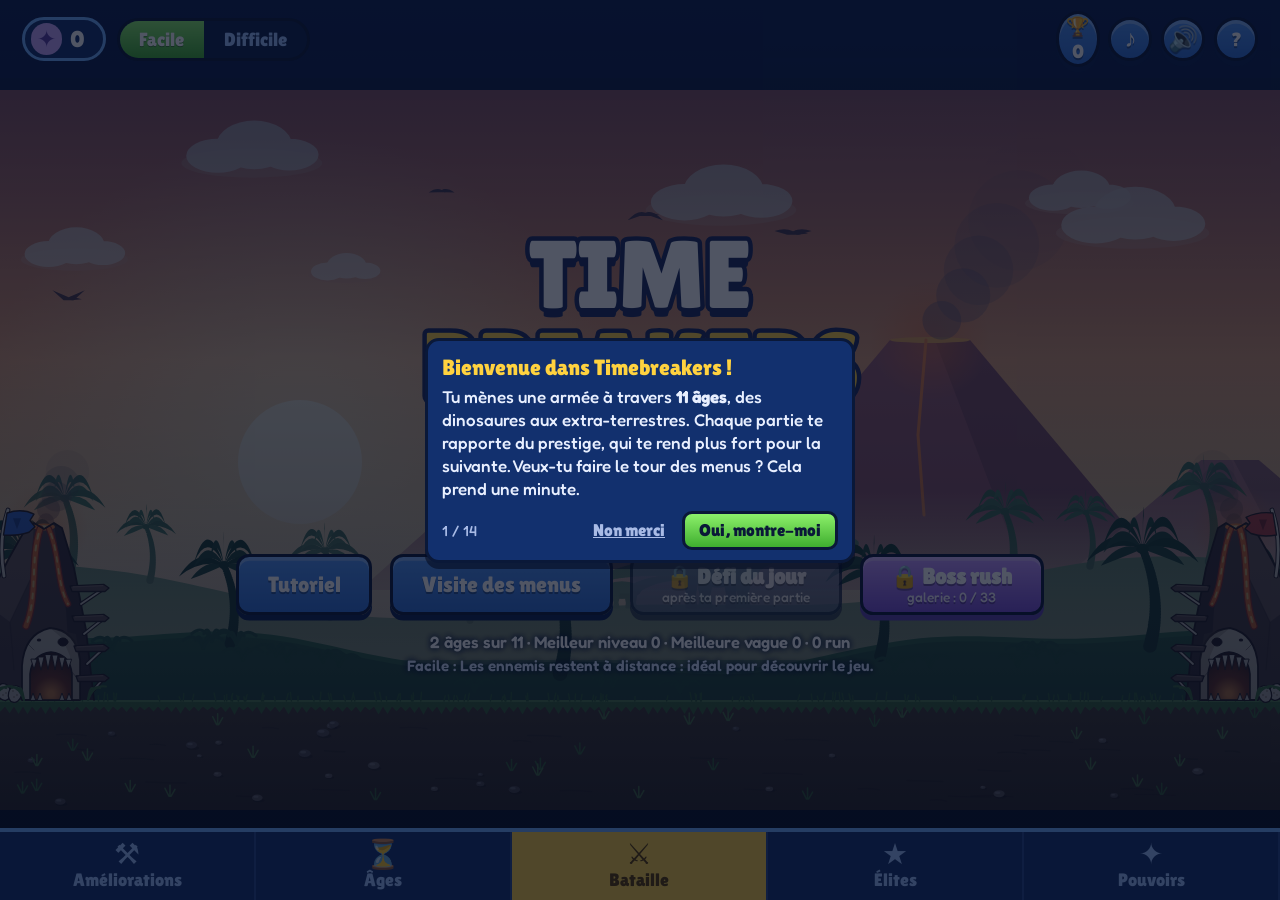
==== commit fcfb4744: "v31 : âge caché du Magma, 100 hauts faits, boss rush 100 % champions, défi course - Âge caché du Mag" ====
--- a/index.html
+++ b/index.html
@@ -85,6 +85,7 @@
   <script src="js/art/futur.js"></script>
   <script src="js/art/alien.js"></script>
   <script src="js/art/assaut.js"></script>
+  <script src="js/art/magma.js"></script>
   <script src="js/musique.js"></script>
   <script src="js/sons.js"></script>
   <script src="js/effets.js"></script>
@@ -93,6 +94,8 @@
   <script src="js/modes.js"></script>
   <script src="js/ui.js"></script>
   <script src="js/tuto.js"></script>
+  <script src="js/magma.js"></script>
+  <script src="js/hauts-faits.js"></script>
   <script src="js/main.js"></script>
   <script>
     // Hors ligne et installation : seulement sur une vraie adresse (https, ou localhost pour les essais).
--- a/style.css
+++ b/style.css
@@ -63,6 +63,7 @@
 #btn-evolve { font-size: 1.5cqw; padding: 0.35cqw 1.3cqw; }
 #btn-evolve:disabled { opacity: 0.4; filter: grayscale(0.6); }
 #btn-evolve:not(:disabled) { background: linear-gradient(#ffe36a, #f2a91f); color: #5a3a00; text-shadow: none; animation: pulse 0.8s infinite alternate; }
+#btn-evolve.magma:not(:disabled) { background: linear-gradient(#ff8a3c, #c8281a); color: #fff3d6; text-shadow: 0 0.1cqw 0 #5a1208; }
 @keyframes pulse { from { box-shadow: 0 0.45cqw 0 #8f5a00, 0 0 0 0 rgba(255,210,63,0.7); } to { box-shadow: 0 0.45cqw 0 #8f5a00, 0 0 1.6cqw 0.6cqw rgba(255,210,63,0.75); } }
 .round { width: 3.6cqw; height: 3.6cqw; border-radius: 50%; font-size: 1.35cqw; display: grid; place-items: center; padding: 0; }
 .round.quit { background: linear-gradient(#ff8a7a, var(--red)); box-shadow: 0 0.45cqw 0 var(--red-d), inset 0 0.35cqw 0 rgba(255,255,255,0.3); }
@@ -253,6 +254,8 @@
 .defi-grille > div { display: flex; flex-direction: column; gap: calc(var(--u) * 0.2); background: var(--navy-d); border: calc(var(--u) * 0.3) solid #24488e; border-radius: calc(var(--u) * 1.4); padding: calc(var(--u) * 0.9) calc(var(--u) * 1.2); }
 .defi-grille b { font-family: var(--f-title); font-weight: 400; font-size: calc(var(--u) * 1.9); }
 .defi-grille small { color: #c4d6f6; font-size: calc(var(--u) * 1.3); }
+.defi-grille > div:nth-child(5):last-child { grid-column: 1 / -1; }   /* défi « course » : la règle sur toute la largeur */
+.rush-liste { max-height: calc(var(--u) * 26); overflow-y: auto; }
 .defi-etapes { margin: calc(var(--u) * 1) 0; }
 .galerie { display: grid; grid-template-columns: repeat(auto-fill, minmax(calc(var(--u) * 26), 1fr)); gap: calc(var(--u) * 1); }
 .champ-age h4 { margin: 0 0 calc(var(--u) * 0.4); font-family: var(--f-title); font-weight: 400; font-size: calc(var(--u) * 1.6); color: #d6e4ff; }
@@ -304,3 +307,28 @@
 @keyframes tilt { from { transform: rotate(0); } to { transform: rotate(-90deg); } }
 @media (max-width: 700px) { .upgrades, .choice-grid { grid-template-columns: 1fr; } }
 @media (prefers-reduced-motion: reduce) { * { animation: none !important; } }
+
+/* ---------------------------------------------------------------- hauts faits (js/hauts-faits.js) */
+.hf-bandeau { --u: clamp(5.4px, 1.05vw, 11px); position: fixed; left: 50%; top: max(8px, env(safe-area-inset-top, 0px)); z-index: 40; transform: translate(-50%, -140%); transition: transform 0.45s cubic-bezier(.2,1.3,.4,1); display: flex; align-items: center; gap: calc(var(--u) * 1.2); min-width: min(92vw, calc(var(--u) * 44)); max-width: 92vw; padding: calc(var(--u) * 0.9) calc(var(--u) * 1.6); background: linear-gradient(#2a5fc4, #1a3f96); border: calc(var(--u) * 0.4) solid var(--yellow); border-radius: calc(var(--u) * 1.6); box-shadow: 0 calc(var(--u) * 0.6) 0 var(--navy-d), 0 10px 40px rgba(0,0,0,0.5); color: #fff; pointer-events: none; font-size: calc(var(--u) * 1.4); }
+.hf-bandeau.on { transform: translate(-50%, 0); }
+.hf-bandeau > i { font-style: normal; font-size: calc(var(--u) * 3); }
+.hf-bandeau > div { display: flex; flex-direction: column; flex: 1; }
+.hf-bandeau small { color: var(--yellow); text-transform: uppercase; letter-spacing: 0.08em; font-size: 0.75em; }
+.hf-bandeau b { font-family: var(--f-title); font-size: 1.35em; font-weight: 400; }
+.hf-bandeau span { color: #d6e4ff; }
+.hf-bandeau em { font-style: normal; color: var(--yellow); font-weight: 700; white-space: nowrap; }
+.hf-theme { display: flex; align-items: baseline; gap: calc(var(--u) * 0.8); margin: calc(var(--u) * 1.4) 0 calc(var(--u) * 0.6); font-family: var(--f-title); font-weight: 400; color: var(--yellow); }
+.hf-theme small { font-family: inherit; color: #9fb8e8; font-size: 0.75em; }
+.hf-grille { display: grid; grid-template-columns: repeat(auto-fill, minmax(calc(var(--u) * 30), 1fr)); gap: calc(var(--u) * 0.7); }
+.hf { display: flex; align-items: center; gap: calc(var(--u) * 1); padding: calc(var(--u) * 0.8) calc(var(--u) * 1); background: var(--navy-d); border: calc(var(--u) * 0.3) solid #24488e; border-radius: calc(var(--u) * 1.2); opacity: 0.78; }
+.hf.ok { opacity: 1; border-color: var(--yellow); background: linear-gradient(#1d3f88, var(--navy-d)); }
+.hf > i { font-style: normal; font-size: calc(var(--u) * 2.2); width: calc(var(--u) * 3); text-align: center; filter: grayscale(1); }
+.hf.ok > i { filter: none; }
+.hf > div { display: flex; flex-direction: column; flex: 1; min-width: 0; }
+.hf b { font-weight: 700; }
+.hf span { color: #c4d4f4; font-size: 0.88em; }
+.hf > em { font-style: normal; color: var(--yellow); font-weight: 700; white-space: nowrap; font-size: 0.9em; }
+.hf-barre { position: relative; height: calc(var(--u) * 1.5); margin-top: calc(var(--u) * 0.4); background: #0a1838; border-radius: 99px; overflow: hidden; }
+.hf-barre > div { height: 100%; background: linear-gradient(90deg, #2f6fd6, #6fb0ff); }
+.hf-barre > span { position: absolute; inset: 0; display: grid; place-items: center; font-size: calc(var(--u) * 1.05); color: #fff; }
+.hf-bouton { font-size: calc(var(--u) * 1.4); }
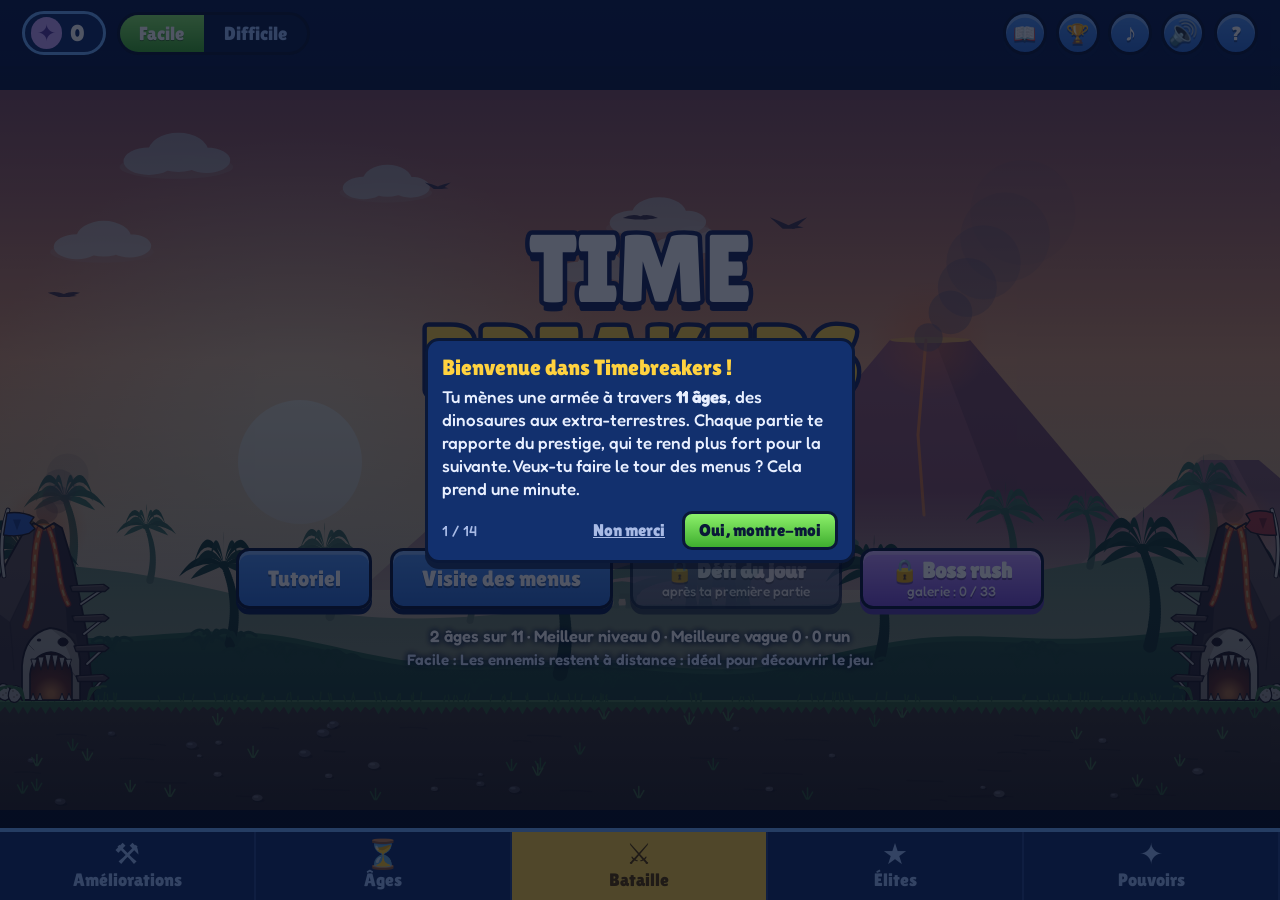
==== commit a070cb09: "v34 : bestiaire, récompenses des hauts faits (couleur d'armée, sceaux), statistiques de fin de parti" ====
--- a/index.html
+++ b/index.html
@@ -96,6 +96,7 @@
   <script src="js/tuto.js"></script>
   <script src="js/magma.js"></script>
   <script src="js/hauts-faits.js"></script>
+  <script src="js/collection.js"></script>
   <script src="js/main.js"></script>
   <script>
     // Hors ligne et installation : seulement sur une vraie adresse (https, ou localhost pour les essais).
--- a/style.css
+++ b/style.css
@@ -82,30 +82,30 @@
 .btn-row { display: flex; gap: 0.5cqw; align-items: flex-end; }
 /* une case d'achat : le dessin de l'unité ou de la tourelle, et son prix dessous */
 .buy { position: relative; display: block; width: 6.8cqw; height: 7.4cqw; padding: 0; overflow: hidden; border-radius: 1.1cqw; background: rgba(47,111,214,0.5); box-shadow: 0 0.35cqw 0 rgba(11,31,76,0.75); }
-.buy img { position: absolute; left: 0; top: 0.1cqw; width: 100%; height: 5.3cqw; object-fit: contain; pointer-events: none; filter: drop-shadow(0 0.2cqw 0 rgba(10,24,56,0.55)); }
+.buy img, .buy canvas { position: absolute; left: 0; top: 0.1cqw; width: 100%; height: 5.3cqw; object-fit: contain; pointer-events: none; filter: drop-shadow(0 0.2cqw 0 rgba(10,24,56,0.55)); }
 .buy .cost { position: absolute; left: 0; right: 0; bottom: 0; height: 1.9cqw; display: grid; place-items: center; background: rgba(10,24,56,0.88); color: var(--yellow); font-size: 1.35cqw; line-height: 1; white-space: nowrap; }
 .buy .star { position: absolute; top: 0.15cqw; right: 0.4cqw; font-style: normal; font-size: 1.4cqw; color: var(--yellow); -webkit-text-stroke: 0.3cqw var(--ink); paint-order: stroke fill; }
 .buy.cant { background: rgba(58,68,96,0.5); }
-.buy.cant img { filter: grayscale(1) brightness(0.75); }
+.buy.cant img, .buy.cant canvas { filter: grayscale(1) brightness(0.75); }
 .buy.cant .cost { color: #ffb0a6; }
 .buy:disabled { opacity: 0.5; }
 #turret-buttons .buy { background: rgba(122,94,214,0.5); }
 #turret-buttons .buy.cant { background: rgba(58,68,96,0.5); }
 .buy.elite { background: rgba(255,190,63,0.5); }
 .buy.locked { background: rgba(58,68,96,0.5); }
-.buy.locked img { filter: grayscale(1) brightness(0.6); }
+.buy.locked img, .buy.locked canvas { filter: grayscale(1) brightness(0.6); }
 .buy.locked .cost { color: var(--pp); font-size: 1.05cqw; }
 /* file d'entraînement : cinq pastilles, la première se remplit de bas en haut */
 #queue { display: flex; gap: 0.3cqw; padding-bottom: 0.5cqw; }
 .q-slot { position: relative; width: 3cqw; height: 3cqw; border-radius: 50%; overflow: hidden; border: 0.2cqw solid rgba(10,24,56,0.55); background: rgba(10,24,56,0.3); }
 .q-slot.on { border-color: var(--ink); background: rgba(10,24,56,0.75); }
 .q-slot .fill { position: absolute; left: 0; right: 0; bottom: 0; height: 0; background: var(--green); opacity: 0.9; }
-.q-slot img { position: absolute; inset: 0; width: 100%; height: 100%; object-fit: contain; }
+.q-slot img, .q-slot canvas { position: absolute; inset: 0; width: 100%; height: 100%; object-fit: contain; }
 /* emplacements de tourelles : une case par emplacement, « + » pour en acheter un */
 #slots { margin-left: auto; }
 .slot-chip { position: relative; width: 5.4cqw; height: 5.4cqw; padding: 0; overflow: hidden; display: grid; place-items: center; align-content: center; font-family: var(--f-title); color: #fff; line-height: 1.05; text-align: center; border: 0.25cqw solid var(--ink); border-radius: 1cqw; background: rgba(122,94,214,0.5); box-shadow: 0 0.3cqw 0 rgba(11,31,76,0.75); }
 .slot-chip.empty { border-style: dashed; border-color: rgba(255,255,255,0.75); background: rgba(10,24,56,0.3); box-shadow: none; }
-.slot-chip.full img { width: 100%; height: 100%; object-fit: contain; pointer-events: none; }
+.slot-chip.full img, .slot-chip.full canvas { width: 100%; height: 100%; object-fit: contain; pointer-events: none; }
 .slot-chip.full i { position: absolute; top: 0; right: 0; width: 1.9cqw; height: 1.9cqw; background: var(--red); border-bottom-left-radius: 0.8cqw; font-style: normal; font-size: 1.4cqw; line-height: 1.8cqw; }
 .slot-chip.armed { background: linear-gradient(#ff8a7a, var(--red)); font-size: 1.1cqw; }
 .slot-chip.armed b { display: block; font-weight: 400; font-size: 1.3cqw; color: #fff3b0; }
@@ -317,6 +317,48 @@
 .hf-bandeau b { font-family: var(--f-title); font-size: 1.35em; font-weight: 400; }
 .hf-bandeau span { color: #d6e4ff; }
 .hf-bandeau em { font-style: normal; color: var(--yellow); font-weight: 700; white-space: nowrap; }
+/* hauts faits en pleine partie : une missive se déroule au-dessus du terrain */
+.hf-fx { position: absolute; z-index: 6; pointer-events: none; color: #fff; text-align: center; }
+.hf-fx small { display: block; color: var(--yellow); text-transform: uppercase; letter-spacing: 0.1em; font-family: var(--f-title); font-size: 1.3cqw; -webkit-text-stroke: 0.3cqw var(--ink); paint-order: stroke fill; }
+.hf-fx b { display: block; font-family: var(--f-title); font-weight: 400; font-size: 3.2cqw; line-height: 1.05; -webkit-text-stroke: 0.55cqw var(--ink); paint-order: stroke fill; }
+.hf-fx span { display: block; font-weight: 600; font-size: 1.35cqw; text-shadow: 0 0 0.4cqw #000, 0 0 0.4cqw #000; margin-top: 0.3cqw; }
+.hf-fx em { display: inline-block; margin-top: 0.4cqw; font-style: normal; font-family: var(--f-title); font-size: 1.7cqw; color: #4a3200; background: linear-gradient(#fff3b0, var(--yellow)); border: 0.22cqw solid var(--ink); border-radius: 9cqw; padding: 0.1cqw 1.2cqw; }
+.hf-fx i { font-style: normal; }
+
+/* la missive : un rouleau scellé arrive en volant, le sceau saute, le parchemin se déroule ; à la fin il se renroule et repart */
+.hf-missive { left: 50%; top: 11%; width: 64cqw; margin-left: -32cqw; }
+.hf-missive .rouleau { position: relative; opacity: 0; }
+.hf-missive.on .rouleau { animation: hf-arrive 0.55s cubic-bezier(.2,1.3,.4,1) both; }
+.hf-missive.fin .rouleau { animation: hf-repart 0.4s 0.3s ease-in both; }
+.hf-missive .papier { display: flex; align-items: center; gap: 1.4cqw; text-align: left; padding: 1cqw 4cqw; color: #4a3200;
+  background: linear-gradient(#e9cf96, #fff7dc 18%, #ffe9b8 70%, #e2bd76); border-top: 0.3cqw solid #a8741f; border-bottom: 0.3cqw solid #a8741f; box-shadow: 0 0.6cqw 0 rgba(0,0,0,0.3);
+  clip-path: inset(0 96% 0 0); }
+.hf-missive.on .papier { animation: hf-deroule 0.75s 0.5s cubic-bezier(.3,1,.4,1) both; }
+.hf-missive.fin .papier { animation: hf-enroule 0.4s ease-in both; }
+.hf-missive .papier > i { font-size: 5cqw; filter: drop-shadow(0 0.3cqw 0 rgba(0,0,0,0.25)); }
+.hf-missive .papier > div { flex: 1; }
+.hf-missive small { color: #a8741f; -webkit-text-stroke: 0; }
+.hf-missive b { color: #fff; -webkit-text-stroke: 0.5cqw #5a3a00; }
+.hf-missive span { color: #5a3a00; text-shadow: none; }
+.hf-missive em { margin: 0; white-space: nowrap; }
+.hf-missive .bout { position: absolute; top: -1cqw; bottom: -1cqw; width: 2.4cqw; border-radius: 1.2cqw; border: 0.22cqw solid var(--ink);
+  background: linear-gradient(90deg, #6b3d16, #d69a58 45%, #7a4a1c); }
+.hf-missive .bout::before, .hf-missive .bout::after { content: ''; position: absolute; left: 50%; width: 1.5cqw; height: 1cqw; margin-left: -0.75cqw; border-radius: 50%; background: radial-gradient(circle at 35% 35%, #fff3b0, var(--yellow) 55%, var(--yellow-d)); border: 0.18cqw solid var(--ink); }
+.hf-missive .bout::before { top: -0.9cqw; } .hf-missive .bout::after { bottom: -0.9cqw; }
+.hf-missive .bout.g { left: -1.2cqw; } .hf-missive .bout.d { left: 1.2cqw; }   /* le rouleau de gauche reste en place */
+.hf-missive.on .bout.d { animation: hf-bout-d 0.75s 0.5s cubic-bezier(.3,1,.4,1) both; }
+.hf-missive.fin .bout.d { animation: hf-ferme-d 0.4s ease-in both; }
+.hf-missive .sceau { position: absolute; left: 1.2cqw; top: 50%; width: 4.4cqw; height: 4.4cqw; margin: -2.2cqw 0 0 -2.2cqw; border-radius: 50%; display: grid; place-items: center; font-size: 2cqw;
+  background: radial-gradient(circle at 35% 30%, #ff7a6a, #c42f17 60%, #7a1a12); border: 0.22cqw solid var(--ink); box-shadow: 0 0 0 0.35cqw rgba(196,47,23,0.35); }
+.hf-missive.on .sceau { animation: hf-sceau 0.3s 0.45s ease-in both; }
+.hf-missive.fin .sceau { display: none; }
+@keyframes hf-arrive { from { opacity: 0; transform: translate(-16cqw, -26cqw) rotate(-28deg) scale(0.5); } to { opacity: 1; transform: none; } }
+@keyframes hf-repart { from { opacity: 1; transform: none; } to { opacity: 0; transform: translate(-16cqw, -26cqw) rotate(-24deg) scale(0.5); } }
+@keyframes hf-deroule { from { clip-path: inset(0 96% 0 0); } to { clip-path: inset(0 0 0 0); } }
+@keyframes hf-enroule { from { clip-path: inset(0 0 0 0); } to { clip-path: inset(0 96% 0 0); } }
+@keyframes hf-bout-d { from { left: 1.2cqw; } to { left: calc(100% - 1.2cqw); } }
+@keyframes hf-ferme-d { from { left: calc(100% - 1.2cqw); } to { left: 1.2cqw; } }
+@keyframes hf-sceau { 0% { transform: none; opacity: 1; } 40% { transform: scale(1.35); opacity: 1; } 100% { transform: scale(0.2) rotate(90deg); opacity: 0; } }
 .hf-theme { display: flex; align-items: baseline; gap: calc(var(--u) * 0.8); margin: calc(var(--u) * 1.4) 0 calc(var(--u) * 0.6); font-family: var(--f-title); font-weight: 400; color: var(--yellow); }
 .hf-theme small { font-family: inherit; color: #9fb8e8; font-size: 0.75em; }
 .hf-grille { display: grid; grid-template-columns: repeat(auto-fill, minmax(calc(var(--u) * 30), 1fr)); gap: calc(var(--u) * 0.7); }
@@ -332,3 +374,46 @@
 .hf-barre > div { height: 100%; background: linear-gradient(90deg, #2f6fd6, #6fb0ff); }
 .hf-barre > span { position: absolute; inset: 0; display: grid; place-items: center; font-size: calc(var(--u) * 1.05); color: #fff; }
 .hf-bouton { font-size: calc(var(--u) * 1.4); }
+
+/* ------------------------------------------------ collection (js/collection.js) */
+/* récompenses des hauts faits : couleurs d'armée et sceaux */
+.cos-bloc { margin-bottom: calc(var(--u) * 1.2); }
+.cos-ligne { display: flex; flex-wrap: wrap; align-items: center; gap: calc(var(--u) * 0.8); margin: calc(var(--u) * 0.5) 0; }
+.cos-ligne > span { min-width: calc(var(--u) * 15); font-family: var(--f-title); color: #d6e4ff; }
+.cos-ligne > div { display: flex; flex-wrap: wrap; gap: calc(var(--u) * 0.6); }
+#overlay-card button.cos { display: flex; flex-direction: column; align-items: center; gap: calc(var(--u) * 0.3); min-height: 0; width: calc(var(--u) * 9.5); padding: calc(var(--u) * 0.5); background: var(--navy-d); border: calc(var(--u) * 0.3) solid #24488e; box-shadow: none; text-shadow: none; color: #fff; font-family: var(--f-text); }
+#overlay-card button.cos.on { border-color: var(--yellow); background: #173f5e; }
+#overlay-card button.cos.verrou { opacity: 0.55; }
+#overlay-card button.cos small { font-size: calc(var(--u) * 1.05); line-height: 1.1; text-align: center; }
+.cos .pastille { display: block; width: calc(var(--u) * 3.6); height: calc(var(--u) * 3.6); border-radius: 50%; border: calc(var(--u) * 0.3) solid var(--ink); }
+.sceau.mini { position: static; display: grid; place-items: center; width: calc(var(--u) * 3.6); height: calc(var(--u) * 3.6); margin: 0; border-radius: 50%; font-style: normal; font-size: calc(var(--u) * 1.8); color: #fff; border: calc(var(--u) * 0.25) solid var(--ink);
+  background: radial-gradient(circle at 35% 30%, #ff7a6a, #c42f17 60%, #7a1a12); }
+.sceau.s-or { background: radial-gradient(circle at 35% 30%, #fff3b0, #f2b21f 55%, #8a5a00); color: #6a4200; }
+.sceau.s-emeraude { background: radial-gradient(circle at 35% 30%, #9cf0b8, #2fa860 55%, #14522c); }
+.sceau.s-royal { background: radial-gradient(circle at 35% 30%, #d9b8ff, #7a4fd6 55%, #3a1f78); }
+.sceau.s-lave { background: radial-gradient(circle at 35% 30%, #ffd27a, #ff6a1f 45%, #3a1a1a); }
+.sceau.s-temps { background: radial-gradient(circle at 35% 30%, #ffffff, #8fd8ff 50%, #2f6fd6); color: #0a1838; }
+/* bestiaire */
+.be-grille { display: grid; grid-template-columns: repeat(auto-fill, minmax(calc(var(--u) * 30), 1fr)); gap: calc(var(--u) * 0.7); }
+.be-carte { display: flex; align-items: center; gap: calc(var(--u) * 1); padding: calc(var(--u) * 0.6) calc(var(--u) * 0.9); background: var(--navy-d); border: calc(var(--u) * 0.3) solid #24488e; border-radius: calc(var(--u) * 1.2); }
+.be-carte img { width: calc(var(--u) * 7); height: calc(var(--u) * 7); flex-shrink: 0; }
+.be-carte > div { display: flex; flex-direction: column; gap: calc(var(--u) * 0.15); font-size: calc(var(--u) * 1.25); min-width: 0; }
+.be-carte b { font-family: var(--f-title); font-weight: 400; font-size: calc(var(--u) * 1.6); }
+.be-carte em { font-style: normal; color: var(--yellow); font-weight: 600; }
+.be-carte.inconnu { opacity: 0.7; }
+.be-carte.inconnu img { filter: brightness(0) opacity(0.55); }
+/* statistiques de fin de partie */
+.st-bloc { margin: calc(var(--u) * 1) 0; padding: calc(var(--u) * 0.8) calc(var(--u) * 1.2); background: var(--navy-d); border-radius: calc(var(--u) * 1.2); }
+.st-bloc summary { cursor: pointer; font-family: var(--f-title); font-size: calc(var(--u) * 1.8); color: var(--yellow); }
+.st-chiffres { display: grid; grid-template-columns: repeat(3, 1fr); gap: calc(var(--u) * 0.8); margin: calc(var(--u) * 0.8) 0; }
+.st-chiffres > div { display: flex; flex-direction: column; padding: calc(var(--u) * 0.5) calc(var(--u) * 0.8); background: rgba(255,255,255,0.05); border-radius: calc(var(--u) * 0.8); }
+.st-chiffres b { font-family: var(--f-title); font-weight: 400; font-size: calc(var(--u) * 2); }
+.st-chiffres span { color: #c4d6f6; font-size: calc(var(--u) * 1.2); }
+.st-chiffres small { display: block; color: var(--muted); }
+.st-table th { text-align: left; color: #9fb8e8; font-weight: 600; font-size: calc(var(--u) * 1.2); }
+.st-table th:not(:first-child), .st-table td:not(:first-child) { text-align: right; white-space: nowrap; }
+.st-table td small { display: block; color: var(--muted); font-family: var(--f-text); font-size: 0.75em; }
+.st-barre { height: calc(var(--u) * 0.5); margin-top: calc(var(--u) * 0.3); background: #060d22; border-radius: 99px; overflow: hidden; }
+.st-barre i { display: block; height: 100%; background: linear-gradient(90deg, var(--yellow-d), var(--yellow)); }
+.st-mvp { font-size: 0.75em; color: #4a3200; background: var(--yellow); border-radius: 99px; padding: 0 0.6em; }
+@media (max-width: 700px) { .st-chiffres { grid-template-columns: 1fr 1fr; } }
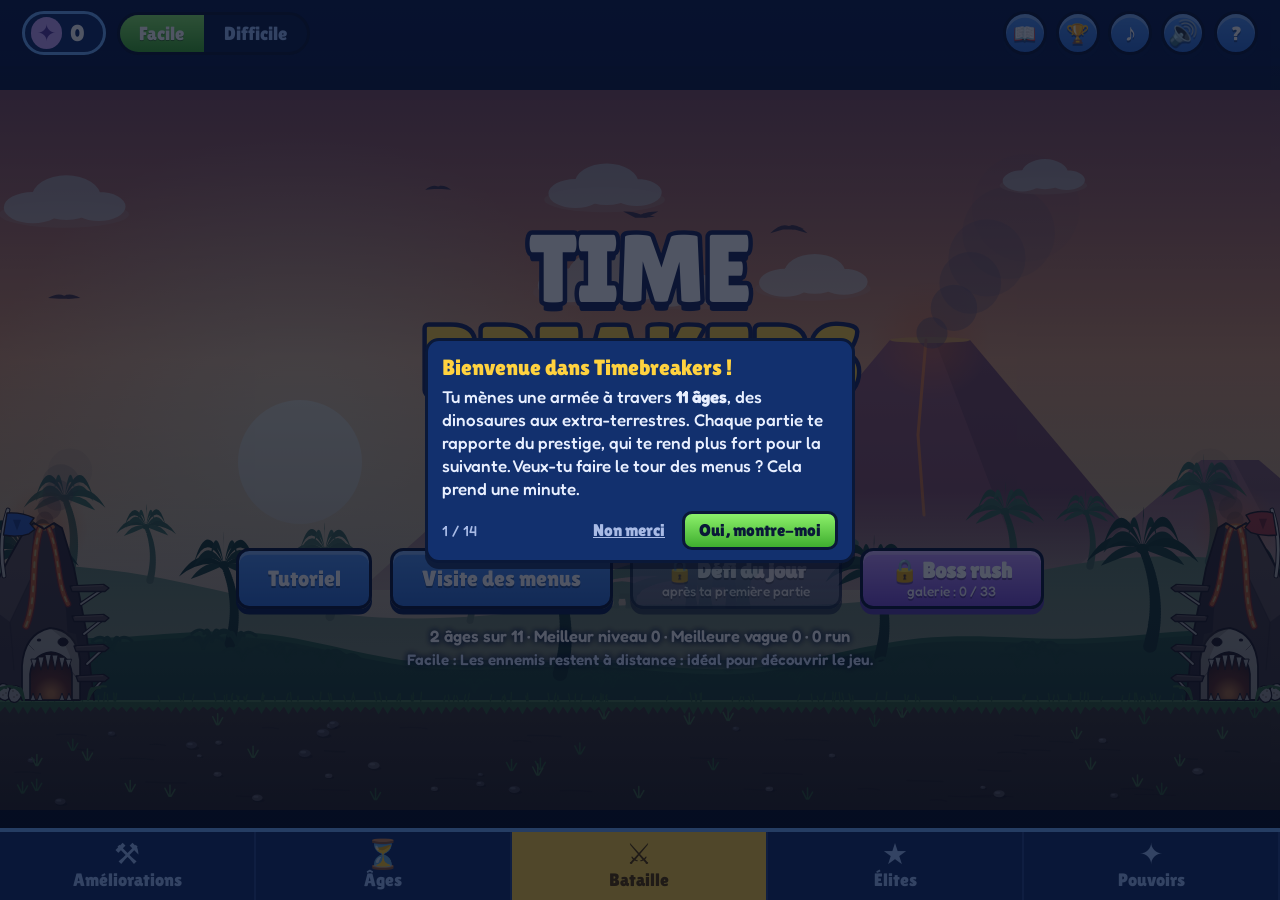
==== commit 37c64694: "v35 : trois âges cachés (Atlantide, glace, néon) et mutateurs de partie - Atlantide, Âge de glace et" ====
--- a/index.html
+++ b/index.html
@@ -86,6 +86,9 @@
   <script src="js/art/alien.js"></script>
   <script src="js/art/assaut.js"></script>
   <script src="js/art/magma.js"></script>
+  <script src="js/art/atlantide.js"></script>
+  <script src="js/art/glace.js"></script>
+  <script src="js/art/neon.js"></script>
   <script src="js/musique.js"></script>
   <script src="js/sons.js"></script>
   <script src="js/effets.js"></script>
@@ -95,8 +98,10 @@
   <script src="js/ui.js"></script>
   <script src="js/tuto.js"></script>
   <script src="js/magma.js"></script>
+  <script src="js/ages-caches.js"></script>
   <script src="js/hauts-faits.js"></script>
   <script src="js/collection.js"></script>
+  <script src="js/mutateurs.js"></script>
   <script src="js/main.js"></script>
   <script>
     // Hors ligne et installation : seulement sur une vraie adresse (https, ou localhost pour les essais).
--- a/style.css
+++ b/style.css
@@ -64,6 +64,9 @@
 #btn-evolve:disabled { opacity: 0.4; filter: grayscale(0.6); }
 #btn-evolve:not(:disabled) { background: linear-gradient(#ffe36a, #f2a91f); color: #5a3a00; text-shadow: none; animation: pulse 0.8s infinite alternate; }
 #btn-evolve.magma:not(:disabled) { background: linear-gradient(#ff8a3c, #c8281a); color: #fff3d6; text-shadow: 0 0.1cqw 0 #5a1208; }
+#btn-evolve.abysses:not(:disabled) { background: linear-gradient(#4ad8e8, #1a4ab0); color: #e8fbff; text-shadow: 0 0.1cqw 0 #08204a; }
+#btn-evolve.givre:not(:disabled) { background: linear-gradient(#f2fbff, #7ab8e8); color: #0e3050; text-shadow: 0 0.1cqw 0 #ffffff; }
+#btn-evolve.neon:not(:disabled) { background: linear-gradient(#ff3ad8, #6a1ad8); color: #fff; text-shadow: 0 0 0.6cqw #3afff0; }
 @keyframes pulse { from { box-shadow: 0 0.45cqw 0 #8f5a00, 0 0 0 0 rgba(255,210,63,0.7); } to { box-shadow: 0 0.45cqw 0 #8f5a00, 0 0 1.6cqw 0.6cqw rgba(255,210,63,0.75); } }
 .round { width: 3.6cqw; height: 3.6cqw; border-radius: 50%; font-size: 1.35cqw; display: grid; place-items: center; padding: 0; }
 .round.quit { background: linear-gradient(#ff8a7a, var(--red)); box-shadow: 0 0.45cqw 0 var(--red-d), inset 0 0.35cqw 0 rgba(255,255,255,0.3); }
@@ -370,6 +373,21 @@
 .hf b { font-weight: 700; }
 .hf span { color: #c4d4f4; font-size: 0.88em; }
 .hf > em { font-style: normal; color: var(--yellow); font-weight: 700; white-space: nowrap; font-size: 0.9em; }
+/* Mutateurs (js/mutateurs.js) */
+#overlay-card .hero .mut-bouton { font-size: clamp(12px, min(1.9vw, 3.8vh), 19px); padding: 0.3em 1.1em; background: linear-gradient(#5a4aa8, #3a2a7a); color: #efe6ff; }
+#overlay-card .hero .mut-bouton.on { background: linear-gradient(#b06bff, #6a2ad8); box-shadow: 0 0 calc(var(--u) * 1.2) rgba(176,107,255,0.6); }
+.mut-total { margin: calc(var(--u) * 0.6) 0 calc(var(--u) * 1); font-family: var(--f-title); color: #e6d6ff; display: flex; align-items: center; gap: calc(var(--u) * 1); }
+.mut-total b { color: var(--yellow); }
+.mut-vider { font-size: 0.8em; padding: 0.2em 0.8em; }
+.mut-grille { display: grid; grid-template-columns: repeat(auto-fill, minmax(calc(var(--u) * 30), 1fr)); gap: calc(var(--u) * 0.7); }
+#overlay-card .mut { display: flex; align-items: center; gap: calc(var(--u) * 1); padding: calc(var(--u) * 0.8) calc(var(--u) * 1); background: var(--navy-d); border: calc(var(--u) * 0.3) solid #24488e; border-radius: calc(var(--u) * 1.2); text-align: left; color: inherit; box-shadow: none; font: inherit; }
+#overlay-card .mut.on { border-color: #b06bff; background: linear-gradient(#3a2a7a, var(--navy-d)); }
+#overlay-card .mut:disabled { opacity: 0.45; }
+#overlay-card .mut > i { font-style: normal; font-size: calc(var(--u) * 2.2); width: calc(var(--u) * 3); text-align: center; }
+#overlay-card .mut > div { display: flex; flex-direction: column; flex: 1; min-width: 0; }
+#overlay-card .mut b { font-weight: 700; }
+#overlay-card .mut span { color: #c4d4f4; font-size: 0.88em; }
+#overlay-card .mut > em { font-style: normal; color: var(--yellow); font-weight: 700; white-space: nowrap; font-size: 0.9em; }
 .hf-barre { position: relative; height: calc(var(--u) * 1.5); margin-top: calc(var(--u) * 0.4); background: #0a1838; border-radius: 99px; overflow: hidden; }
 .hf-barre > div { height: 100%; background: linear-gradient(90deg, #2f6fd6, #6fb0ff); }
 .hf-barre > span { position: absolute; inset: 0; display: grid; place-items: center; font-size: calc(var(--u) * 1.05); color: #fff; }
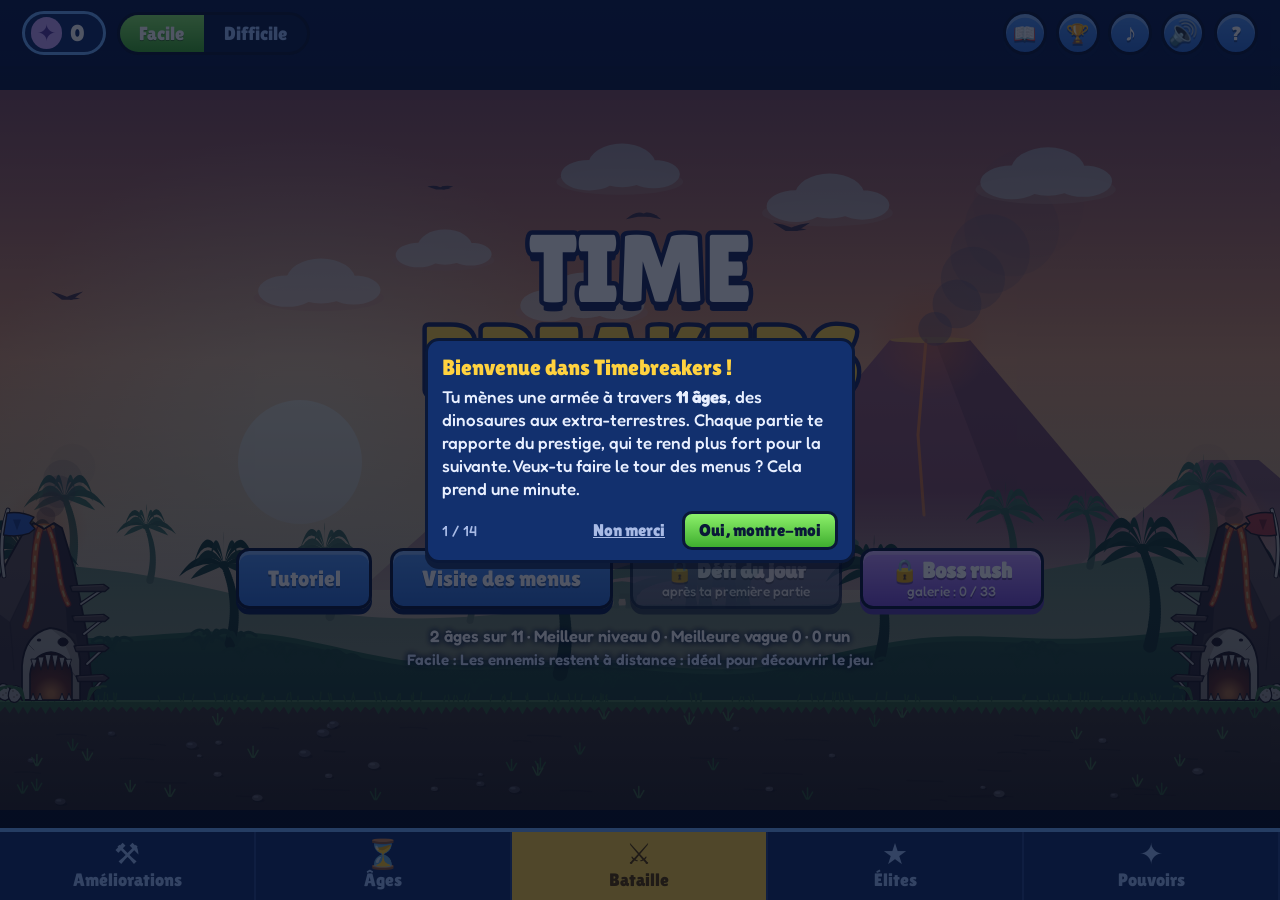
==== commit a6750a05: "v40 : âge médiéval en images (personnages, château, fond, avalanche) - Unités et champions médiévaux" ====
--- a/index.html
+++ b/index.html
@@ -89,6 +89,7 @@
   <script src="js/art/atlantide.js"></script>
   <script src="js/art/glace.js"></script>
   <script src="js/art/neon.js"></script>
+  <script src="js/sprites.js"></script>
   <script src="js/musique.js"></script>
   <script src="js/sons.js"></script>
   <script src="js/effets.js"></script>
@@ -99,6 +100,7 @@
   <script src="js/tuto.js"></script>
   <script src="js/magma.js"></script>
   <script src="js/ages-caches.js"></script>
+  <script src="js/decors.js"></script>
   <script src="js/hauts-faits.js"></script>
   <script src="js/collection.js"></script>
   <script src="js/mutateurs.js"></script>
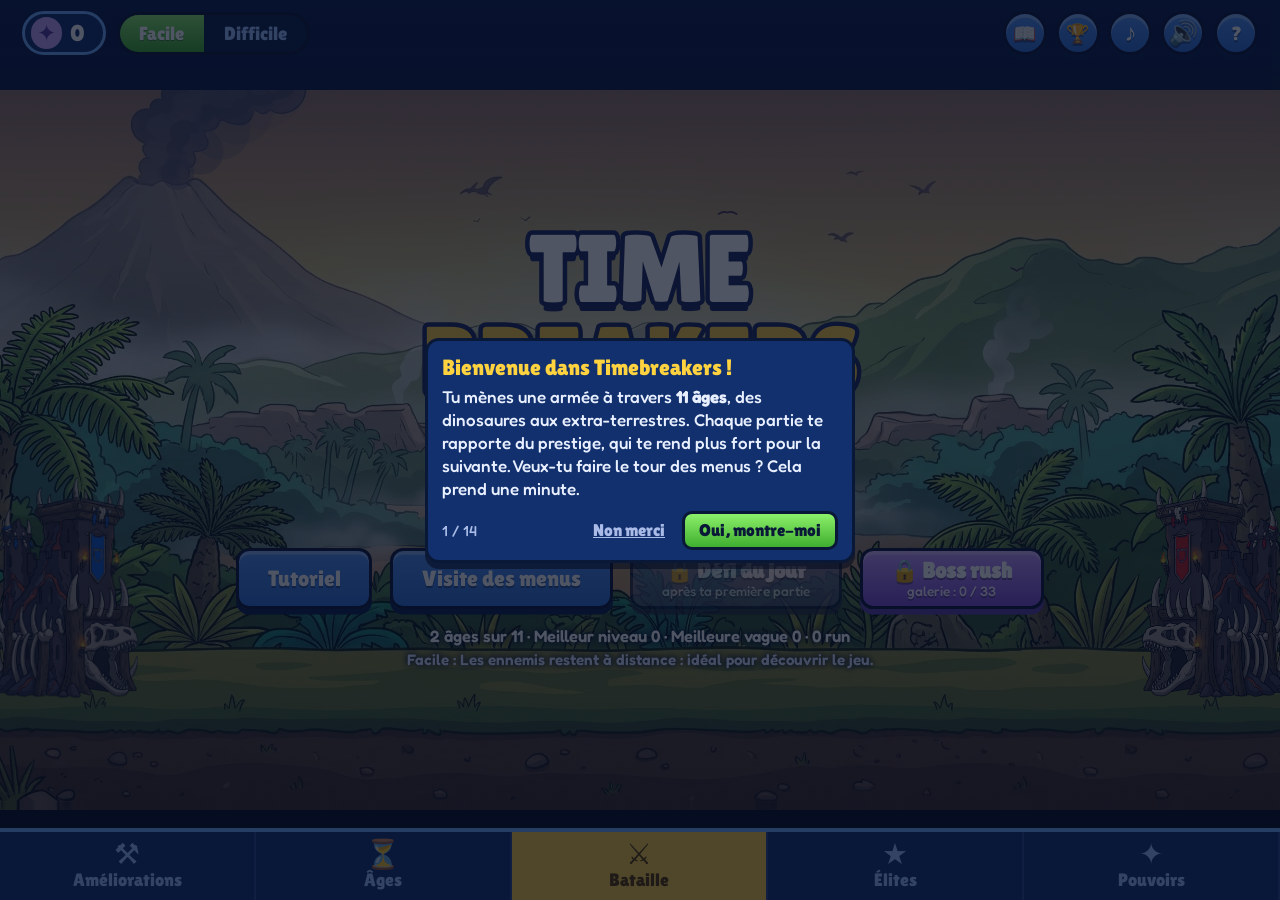
==== commit 5f67a0b3: "v43 : tourelles sur les bases dessinées, impacts en images, tout se charge au lancement - Les tourel" ====
--- a/index.html
+++ b/index.html
@@ -69,6 +69,7 @@
   <div id="overlay" class="hidden"><div id="overlay-card"></div></div>
 
   <script src="js/version.js"></script>
+  <script src="js/prechargement.js"></script>
   <script src="js/config.js"></script>
   <script src="js/meta.js"></script>
   <script src="js/battle.js"></script>
